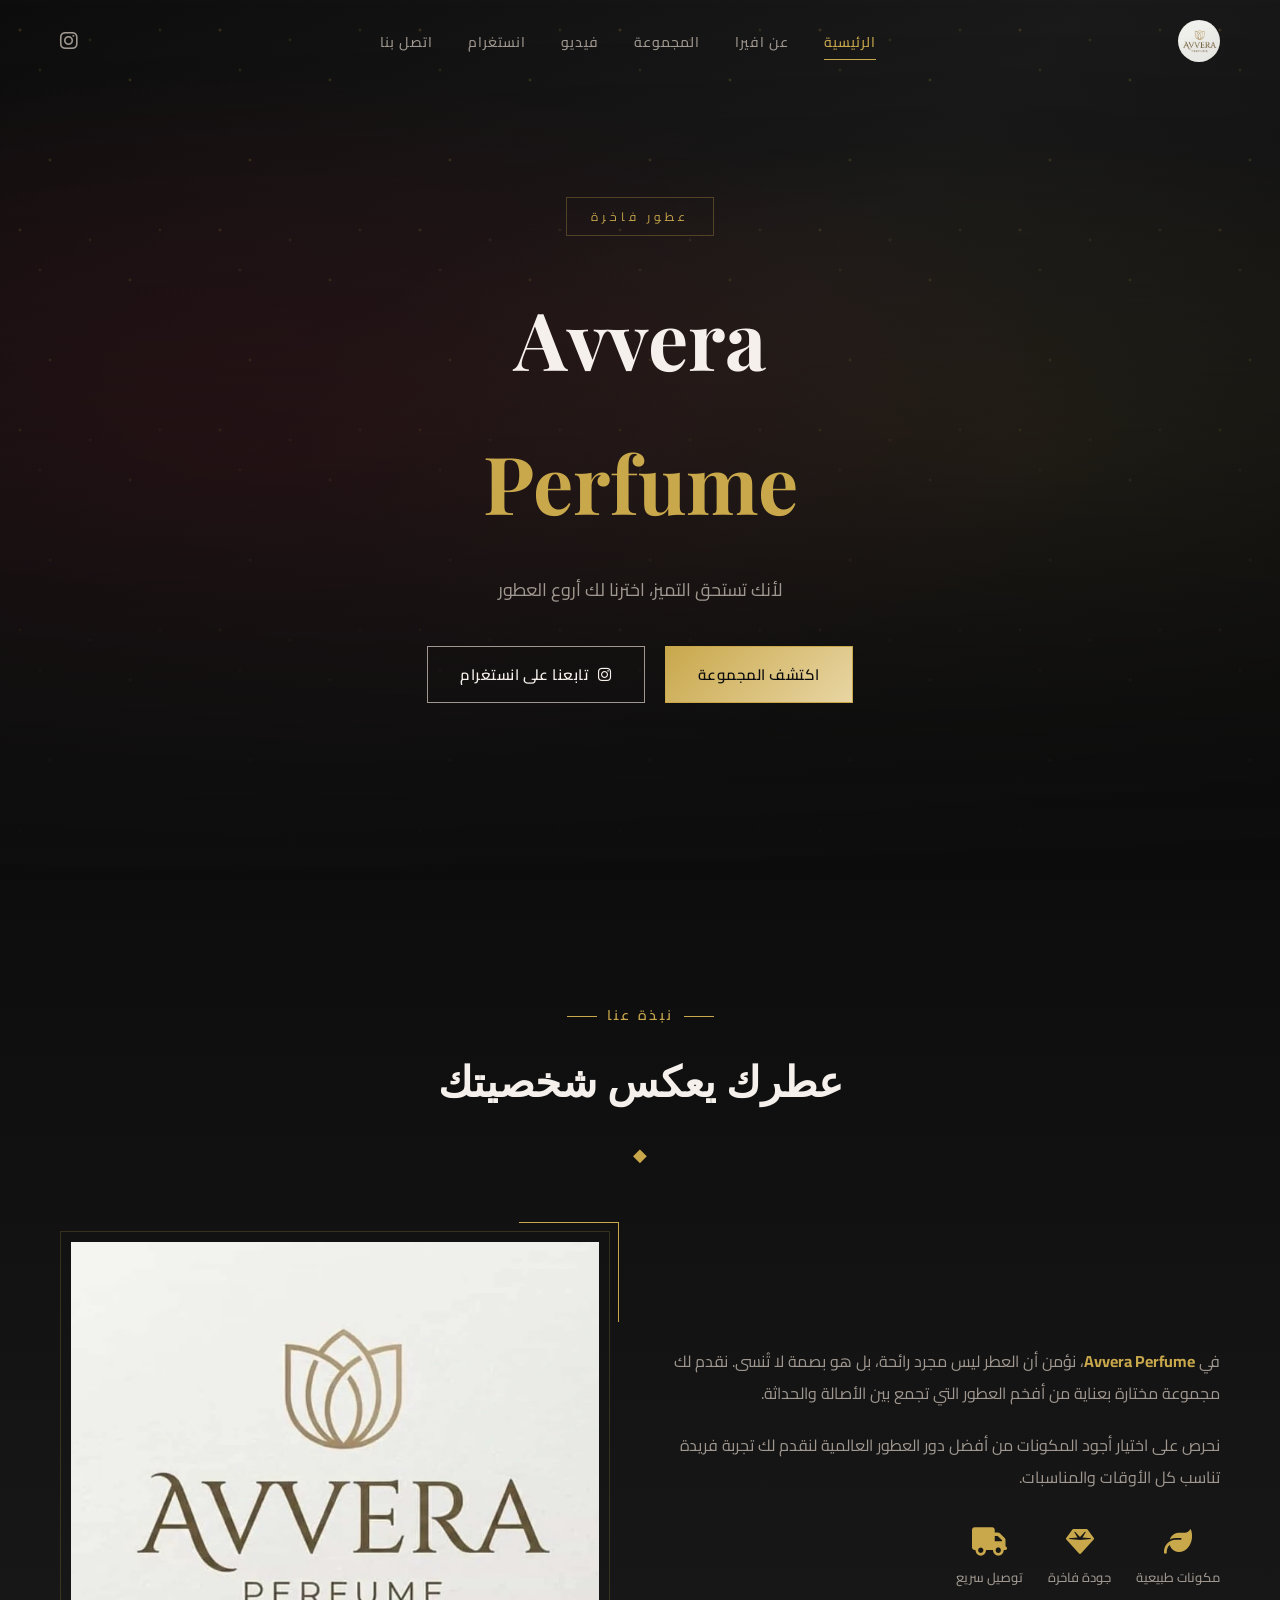
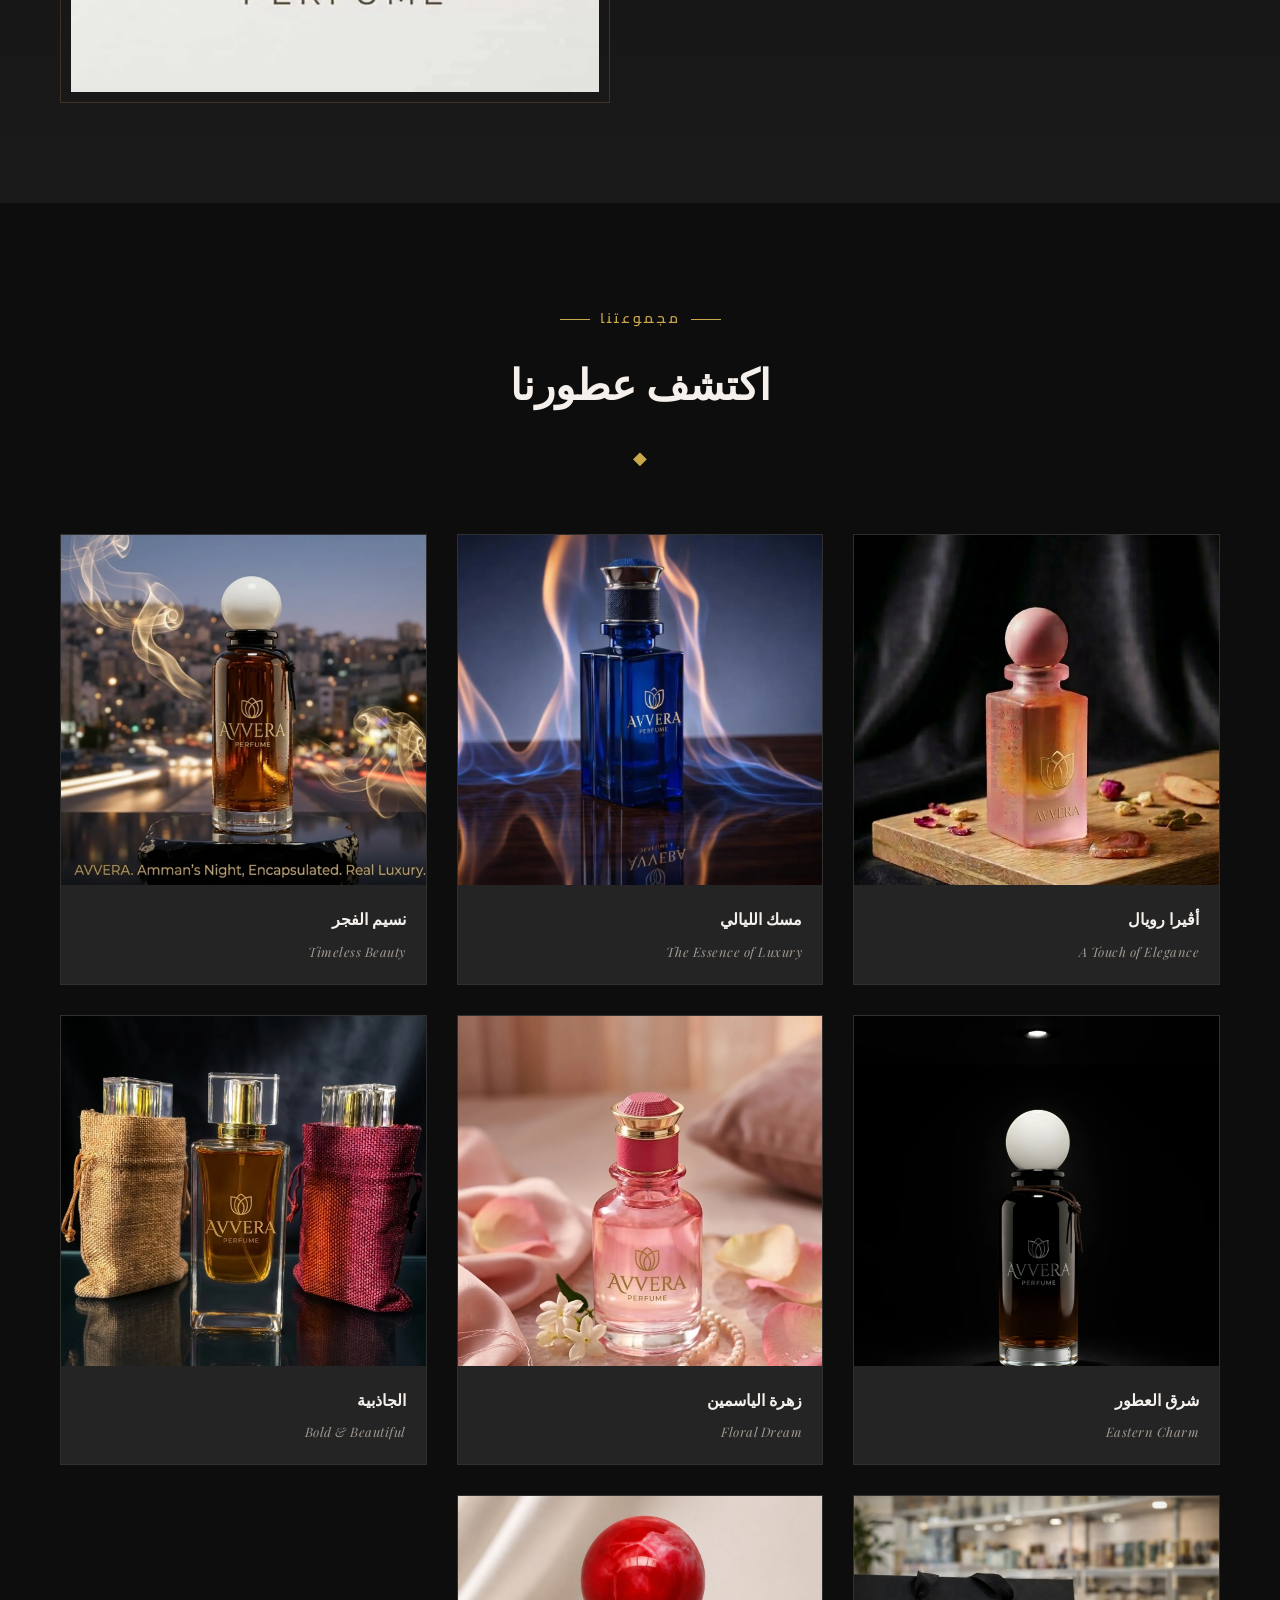
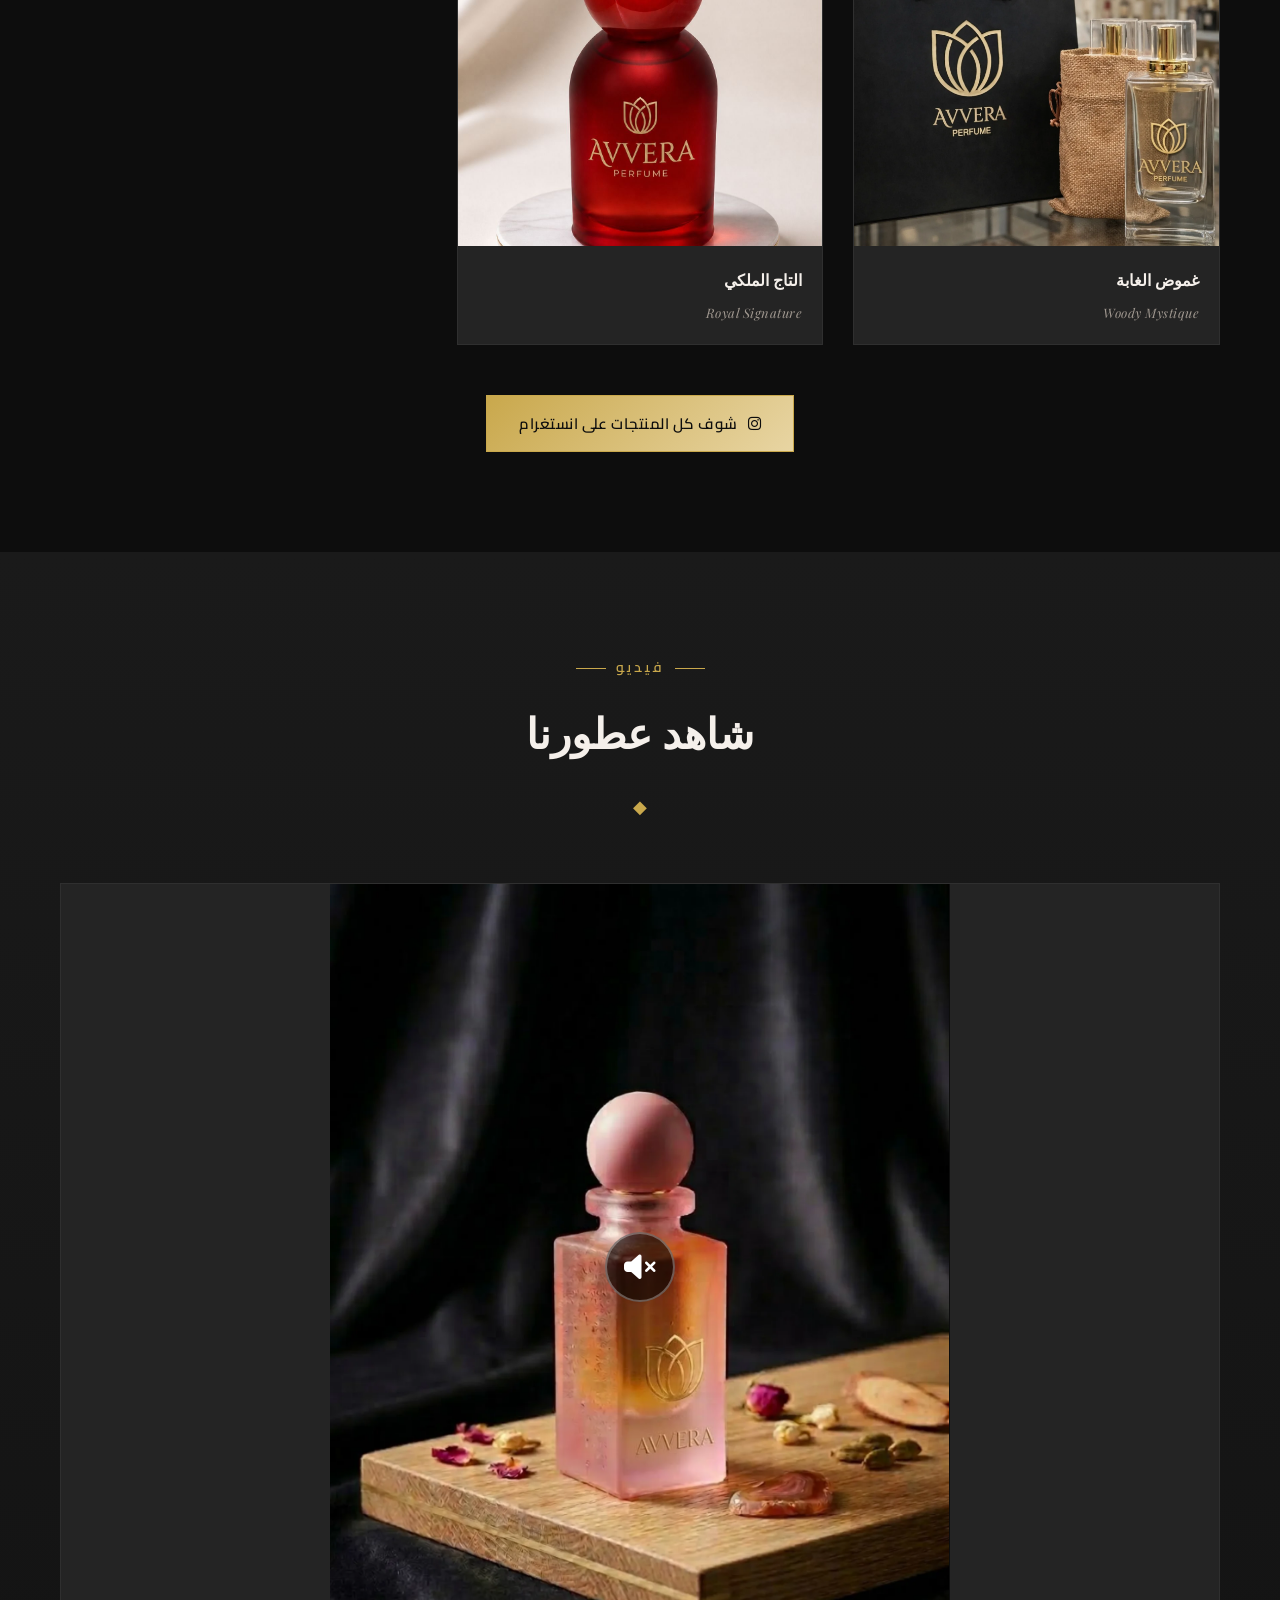
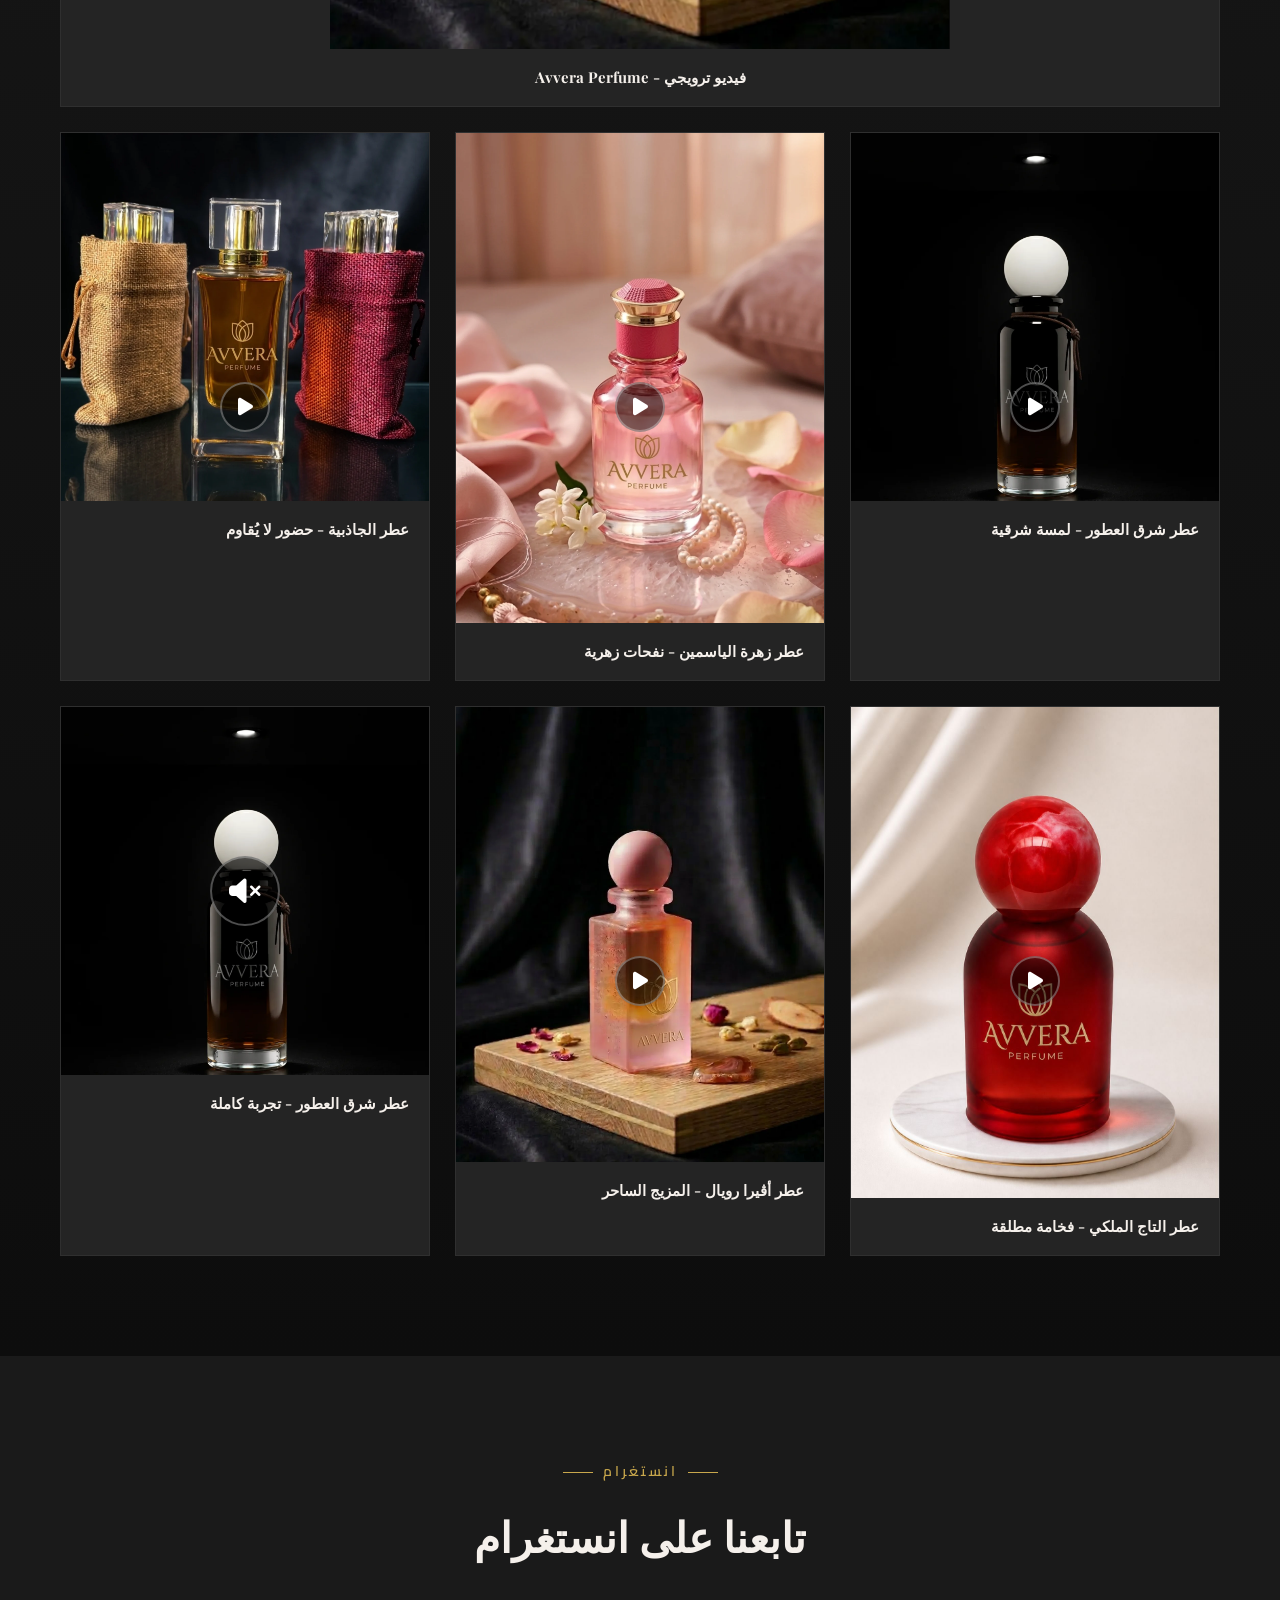
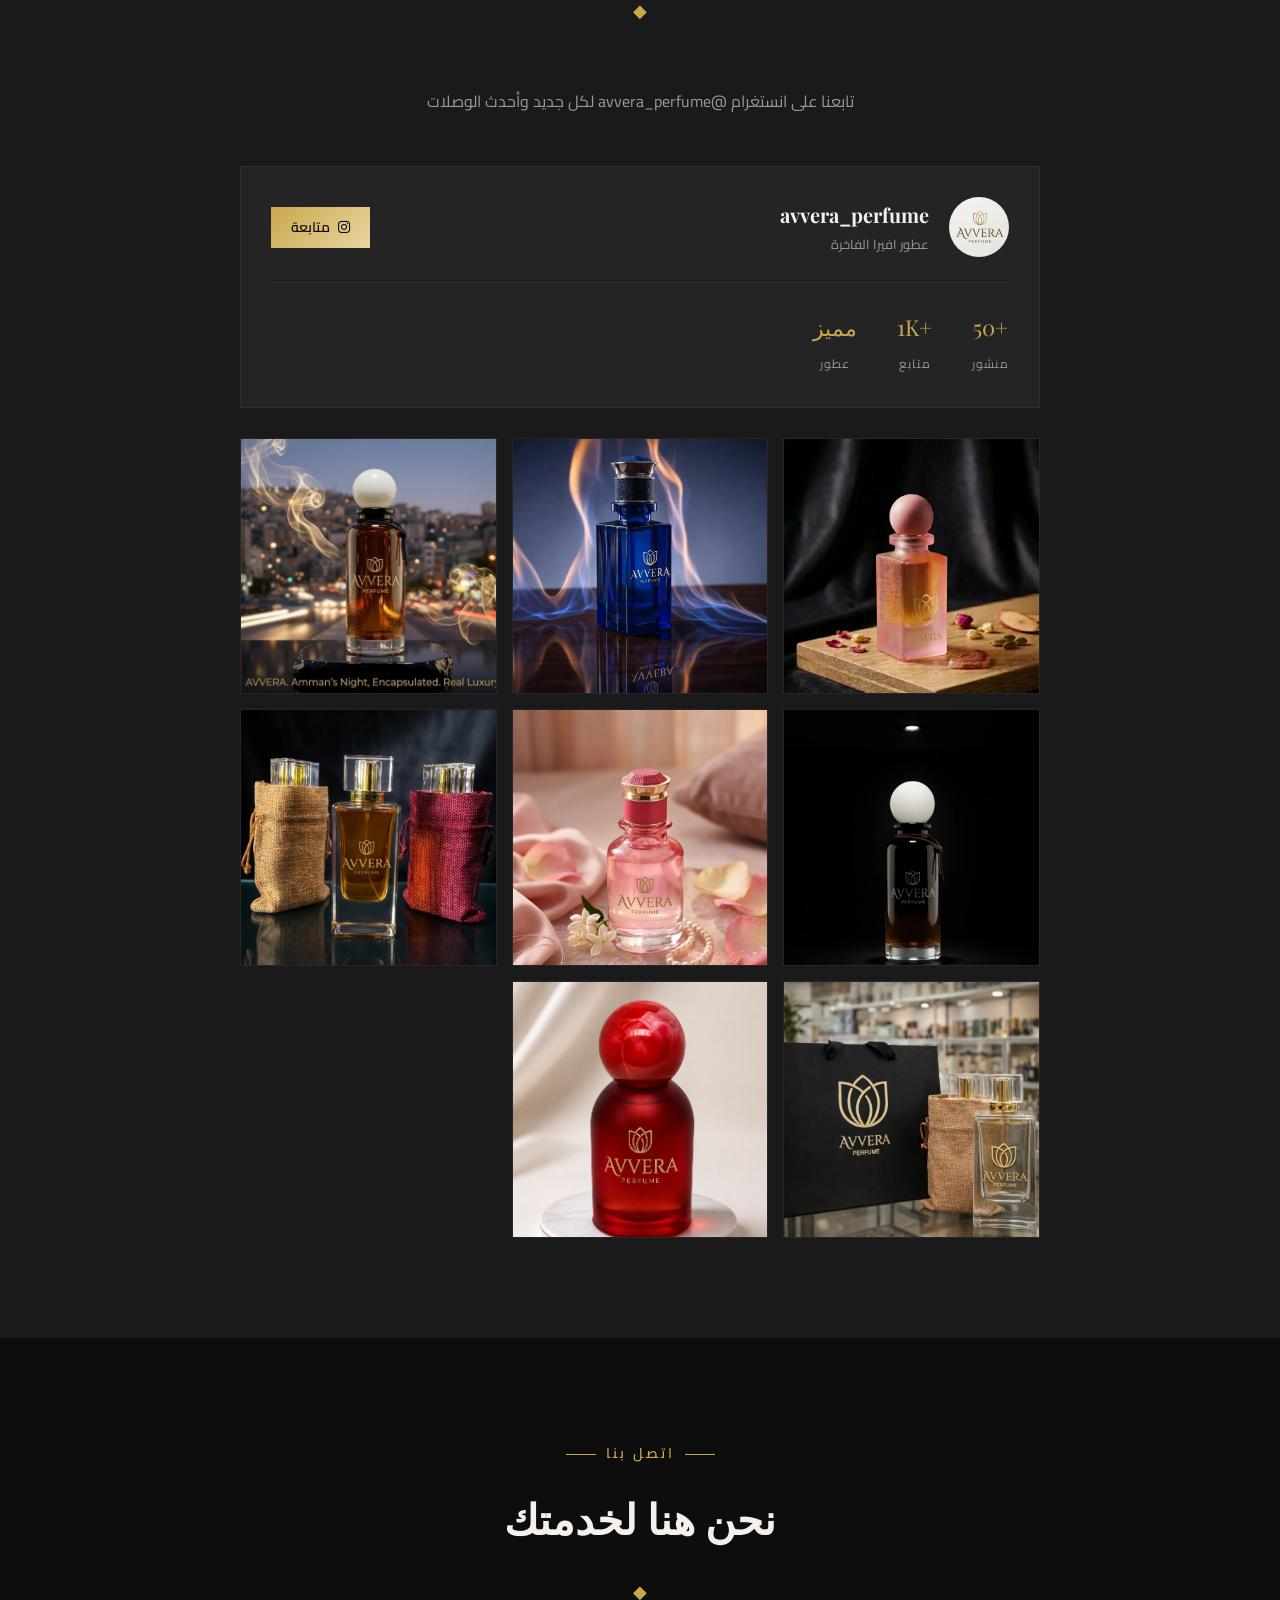
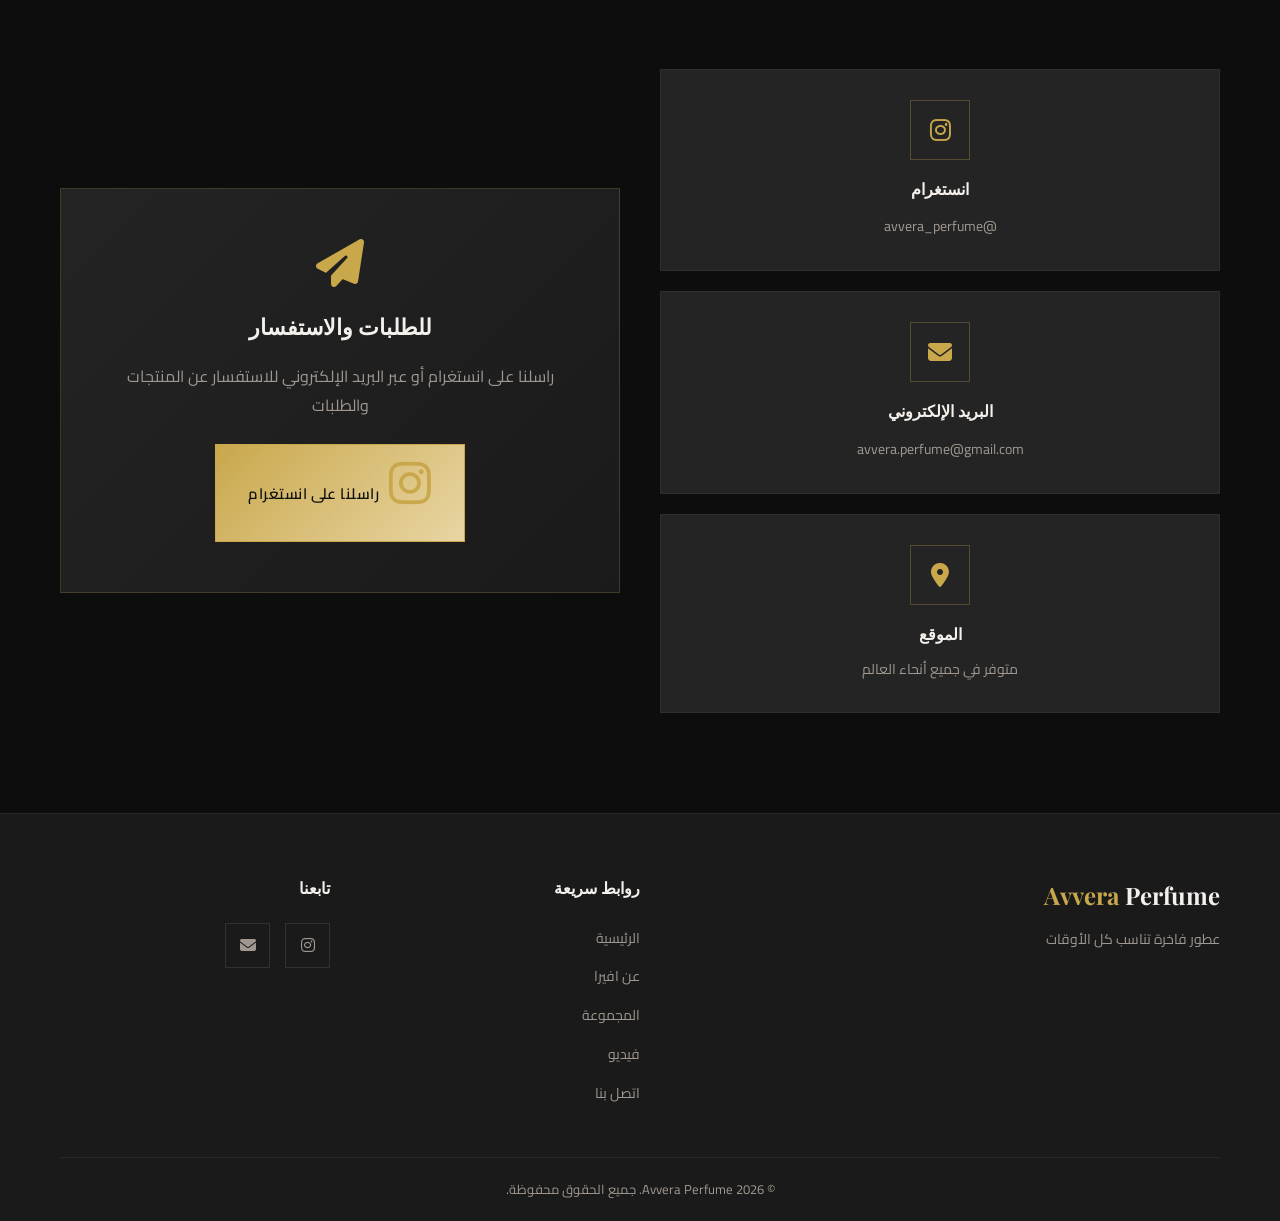
==== index.html @ e46b9a95 "تحديث" ====
<!DOCTYPE html>
<html lang="ar" dir="rtl">
<head>
    <meta charset="UTF-8">
    <meta name="viewport" content="width=device-width, initial-scale=1.0, maximum-scale=5.0, user-scalable=yes">
    <meta name="description" content="Avvera Perfume - عطور فاخرة تناسب كل الأوقات. اكتشف مجموعتنا المميزة من العطور.">
    <meta name="keywords" content="عطور, افيرا, Avvera, perfume, عطور فاخرة, متجر عطور">
    <meta http-equiv="X-Content-Type-Options" content="nosniff">
    <meta http-equiv="X-Frame-Options" content="DENY">
    <meta name="referrer" content="no-referrer">
    <title>Avvera Perfume | عطور افيرا</title>
    <link rel="icon" type="image/svg+xml" href="images/favicon.svg">
    <link rel="alternate icon" href="images/favicon.png">
    <link rel="stylesheet" href="css/style.css">
    <link rel="stylesheet" href="https://cdnjs.cloudflare.com/ajax/libs/font-awesome/6.5.1/css/all.min.css">
    <link rel="stylesheet" href="https://cdn.jsdelivr.net/npm/@fortawesome/fontawesome-free@6.5.1/css/all.min.css">
    <link rel="stylesheet" href="https://use.fontawesome.com/releases/v6.5.1/css/all.css">
    <link href="https://fonts.googleapis.com/css2?family=Playfair+Display:wght@400;500;600;700&family=Cairo:wght@300;400;500;600;700&display=swap" rel="stylesheet">
</head>
<body>
    <!-- Loading Screen -->
    <div class="loader" id="loader">
        <div class="loader-content">
            <div class="loader-perfume">
                <i class="fas fa-spray-can-sparkles"></i>
            </div>
            <p>Avvera Perfume</p>
            <div class="loader-bar"></div>
        </div>
    </div>

    <!-- Navigation -->
    <nav class="navbar" id="navbar">
        <div class="nav-container">
            <div class="nav-logo">
                <a href="#home">
                    <img src="images/logo.jpg" alt="Avvera Perfume" class="logo-img" onerror="this.style.display='none'; this.nextElementSibling.style.display='flex'">
                    <div class="logo-text-group">
                        <span class="logo-text">Avvera</span>
                        <span class="logo-subtitle">Perfume</span>
                    </div>
                </a>
            </div>
            <div class="nav-menu" id="navMenu">
                <ul class="nav-list">
                    <li><a href="#home" class="nav-link active">الرئيسية</a></li>
                    <li><a href="#about" class="nav-link">عن افيرا</a></li>
                    <li><a href="#products" class="nav-link">المجموعة</a></li>
                    <li><a href="#videos" class="nav-link">فيديو</a></li>
                    <li><a href="#instagram" class="nav-link">انستغرام</a></li>
                    <li><a href="#contact" class="nav-link">اتصل بنا</a></li>
                </ul>
            </div>
            <div class="nav-actions">
                <a href="https://www.instagram.com/avvera_perfume" target="_blank" class="insta-nav-link" aria-label="Instagram">
                    <i class="fab fa-instagram"></i>
                </a>
                <button class="menu-toggle" id="menuToggle" aria-label="القائمة">
                    <span></span>
                    <span></span>
                    <span></span>
                </button>
            </div>
        </div>
    </nav>

    <!-- Hero Section -->
    <section class="hero" id="home">
        <div class="hero-overlay"></div>
        <div class="hero-bg"></div>
        <div class="hero-content">
            <div class="hero-badge">عطور فاخرة</div>
            <h1 class="hero-title">Avvera <span>Perfume</span></h1>
            <p class="hero-subtitle">لأنك تستحق التميز، اخترنا لك أروع العطور</p>
            <div class="hero-actions">
                <a href="#products" class="btn btn-primary">اكتشف المجموعة</a>
                <a href="https://www.instagram.com/avvera_perfume" target="_blank" class="btn btn-outline">
                    <i class="fab fa-instagram"></i> تابعنا على انستغرام
                </a>
            </div>
        </div>
    </section>

    <!-- About Section -->
    <section class="about section" id="about">
        <div class="container">
            <div class="section-header">
                <span class="section-tag">نبذة عنا</span>
                <h2 class="section-title">عطرك يعكس شخصيتك</h2>
                <div class="section-divider">
                    <span class="divider-diamond">◆</span>
                </div>
            </div>
            <div class="about-content">
                <div class="about-text">
                    <p>في <strong>Avvera Perfume</strong>، نؤمن أن العطر ليس مجرد رائحة، بل هو بصمة لا تُنسى. نقدم لك مجموعة مختارة بعناية من أفخم العطور التي تجمع بين الأصالة والحداثة.</p>
                    <p>نحرص على اختيار أجود المكونات من أفضل دور العطور العالمية لنقدم لك تجربة فريدة تناسب كل الأوقات والمناسبات.</p>
                    <div class="about-features">
                        <div class="feature-item">
                            <i class="fas fa-leaf"></i>
                            <span>مكونات طبيعية</span>
                        </div>
                        <div class="feature-item">
                            <i class="fas fa-gem"></i>
                            <span>جودة فاخرة</span>
                        </div>
                        <div class="feature-item">
                            <i class="fas fa-truck"></i>
                            <span>توصيل سريع</span>
                        </div>
                    </div>
                </div>
                <div class="about-image">
                    <div class="image-frame">
                        <img src="images/logo.jpg" alt="Avvera Perfume - شعار">
                    </div>
                </div>
            </div>
        </div>
    </section>

    <!-- Products Section -->
    <section class="products section" id="products">
        <div class="container">
            <div class="section-header">
                <span class="section-tag">مجموعتنا</span>
                <h2 class="section-title">اكتشف عطورنا</h2>
                <div class="section-divider">
                    <span class="divider-diamond">◆</span>
                </div>
            </div>
            <div class="products-grid" id="productsGrid">
                <!-- Products will be loaded from Instagram -->
            </div>
            <div class="products-footer">
                <a href="https://www.instagram.com/avvera_perfume" target="_blank" class="btn btn-primary">
                    <i class="fab fa-instagram"></i> شوف كل المنتجات على انستغرام
                </a>
            </div>
        </div>
    </section>

    <!-- Videos Section -->
    <section class="videos section" id="videos">
        <div class="container">
            <div class="section-header">
                <span class="section-tag">فيديو</span>
                <h2 class="section-title">شاهد عطورنا</h2>
                <div class="section-divider">
                    <span class="divider-diamond">◆</span>
                </div>
            </div>
            <div class="videos-grid">
                <div class="video-card featured">
                    <div class="video-wrapper">
                        <video muted loop playsinline poster="images/products/product1.webp" preload="none" class="sound-video">
                            <source src="images/videos/promo.mp4" type="video/mp4">
                        </video>
                        <button class="unmute-btn" aria-label="تشغيل الصوت">
                            <i class="fas fa-volume-xmark"></i>
                        </button>
                        <button class="sound-toggle hidden" aria-label="كتم الصوت">
                            <i class="fas fa-volume-high"></i>
                        </button>
                    </div>
                    <div class="video-info">
                        <h4>فيديو ترويجي - Avvera Perfume</h4>
                    </div>
                </div>
                <div class="video-card">
                    <video muted loop playsinline poster="images/products/product4.webp" preload="none">
                        <source src="images/videos/product4-video.mp4" type="video/mp4">
                    </video>
                    <div class="play-hint"><i class="fas fa-play"></i></div>
                    <div class="video-info">
                        <h4>عطر شرق العطور - لمسة شرقية</h4>
                    </div>
                </div>
                <div class="video-card">
                    <video muted loop playsinline poster="images/products/product5.webp" preload="none">
                        <source src="images/videos/product5-video.mp4" type="video/mp4">
                    </video>
                    <div class="play-hint"><i class="fas fa-play"></i></div>
                    <div class="video-info">
                        <h4>عطر زهرة الياسمين - نفحات زهرية</h4>
                    </div>
                </div>
                <div class="video-card">
                    <video muted loop playsinline poster="images/products/product6.webp" preload="none">
                        <source src="images/videos/product6-video.mp4" type="video/mp4">
                    </video>
                    <div class="play-hint"><i class="fas fa-play"></i></div>
                    <div class="video-info">
                        <h4>عطر الجاذبية - حضور لا يُقاوم</h4>
                    </div>
                </div>
                <div class="video-card">
                    <video muted loop playsinline poster="images/products/product8.jpg" preload="none">
                        <source src="images/videos/product8-video.mp4" type="video/mp4">
                    </video>
                    <div class="play-hint"><i class="fas fa-play"></i></div>
                    <div class="video-info">
                        <h4>عطر التاج الملكي - فخامة مطلقة</h4>
                    </div>
                </div>
                <div class="video-card">
                    <video muted loop playsinline poster="images/products/product1.webp" preload="none">
                        <source src="images/videos/product-video.mp4" type="video/mp4">
                    </video>
                    <div class="play-hint"><i class="fas fa-play"></i></div>
                    <div class="video-info">
                        <h4>عطر أڤيرا رويال - المزيج الساحر</h4>
                    </div>
                </div>
                <div class="video-card video-special">
                    <div class="video-wrapper">
                        <video muted loop playsinline poster="images/products/product4.webp" preload="none" class="sound-video">
                            <source src="images/videos/product4-video2.mp4" type="video/mp4">
                        </video>
                        <button class="unmute-btn" aria-label="تشغيل الصوت">
                            <i class="fas fa-volume-xmark"></i>
                        </button>
                        <button class="sound-toggle hidden" aria-label="كتم الصوت">
                            <i class="fas fa-volume-high"></i>
                        </button>
                    </div>
                    <div class="video-info">
                        <h4>عطر شرق العطور - تجربة كاملة</h4>
                    </div>
                </div>
            </div>
        </div>
    </section>

    <!-- Instagram Feed Section -->
    <section class="instagram section" id="instagram">
        <div class="container">
            <div class="section-header">
                <span class="section-tag">انستغرام</span>
                <h2 class="section-title">تابعنا على انستغرام</h2>
                <div class="section-divider">
                    <span class="divider-diamond">◆</span>
                </div>
            </div>
            <p class="instagram-intro">تابعنا على انستغرام @avvera_perfume لكل جديد وأحدث الوصلات</p>
            <div class="instagram-embed-container">
                <a href="https://www.instagram.com/avvera_perfume" target="_blank" class="instagram-profile-card-link">
                    <div class="instagram-profile-card">
                        <div class="profile-card-header">
                            <div class="profile-avatar">
                                <img src="images/logo.jpg" alt="Avvera Perfume" onerror="this.style.display='none'; this.nextElementSibling.style.display='flex'">
                                <i class="fas fa-crown" style="display:none"></i>
                            </div>
                            <div class="profile-info">
                                <h3>avvera_perfume</h3>
                                <p>عطور افيرا الفاخرة</p>
                            </div>
                            <span class="profile-follow-btn">
                                <i class="fab fa-instagram"></i> متابعة
                            </span>
                        </div>
                        <div class="profile-stats">
                            <div class="stat">
                                <span class="stat-number" id="postCount">+50</span>
                                <span class="stat-label">منشور</span>
                            </div>
                            <div class="stat">
                                <span class="stat-number">+1K</span>
                                <span class="stat-label">متابع</span>
                            </div>
                            <div class="stat">
                                <span class="stat-number">مميز</span>
                                <span class="stat-label">عطور</span>
                            </div>
                        </div>
                    </div>
                </a>
                <div class="instagram-posts" id="instagramPosts">
                    <!-- Instagram posts will be embedded here -->
                </div>
            </div>
        </div>
    </section>

    <!-- Contact Section -->
    <section class="contact section" id="contact">
        <div class="container">
            <div class="section-header">
                <span class="section-tag">اتصل بنا</span>
                <h2 class="section-title">نحن هنا لخدمتك</h2>
                <div class="section-divider">
                    <span class="divider-diamond">◆</span>
                </div>
            </div>
            <div class="contact-content">
                <div class="contact-info">
                    <div class="contact-card">
                        <div class="contact-icon">
                            <i class="fab fa-instagram"></i>
                        </div>
                        <h4>انستغرام</h4>
                        <a href="https://www.instagram.com/avvera_perfume" target="_blank">@avvera_perfume</a>
                    </div>
                    <div class="contact-card">
                        <div class="contact-icon">
                            <i class="fas fa-envelope"></i>
                        </div>
                        <h4>البريد الإلكتروني</h4>
                        <a href="mailto:avvera.perfume@gmail.com">avvera.perfume@gmail.com</a>
                    </div>
                    <div class="contact-card">
                        <div class="contact-icon">
                            <i class="fas fa-map-marker-alt"></i>
                        </div>
                        <h4>الموقع</h4>
                        <p>متوفر في جميع أنحاء العالم</p>
                    </div>
                </div>
                <div class="contact-message">
                    <div class="message-card">
                        <i class="fas fa-paper-plane"></i>
                        <h4>للطلبات والاستفسار</h4>
                        <p>راسلنا على انستغرام أو عبر البريد الإلكتروني للاستفسار عن المنتجات والطلبات</p>
                        <a href="https://www.instagram.com/avvera_perfume" target="_blank" class="btn btn-primary">
                            <i class="fab fa-instagram"></i> راسلنا على انستغرام
                        </a>
                    </div>
                </div>
            </div>
        </div>
    </section>

    <!-- Product Modal -->
    <div class="modal-overlay" id="productModal">
        <div class="modal-content">
            <button class="modal-close" id="modalClose" aria-label="إغلاق">
                <i class="fas fa-times"></i>
            </button>
            <div class="modal-body" id="modalBody">
                <div class="modal-image">
                    <img id="modalImg" src="" alt="">
                </div>
                <div class="modal-details">
                    <span class="modal-tag" id="modalTag"></span>
                    <h2 id="modalTitle"></h2>
                    <div class="modal-price" id="modalPrice"></div>
                    <p id="modalDesc"></p>
                    <div class="modal-ingredient" id="modalIngredient" style="display:none;">
                        <h4>المكونات</h4>
                        <img id="modalIngredientImg" src="" alt="المكونات">
                    </div>
                    <a href="https://www.instagram.com/avvera_perfume" target="_blank" class="btn btn-primary modal-insta-btn">
                        <i class="fab fa-instagram"></i> راسلنا على انستغرام
                    </a>
                </div>
            </div>
        </div>
    </div>

    <!-- Footer -->
    <footer class="footer">
        <div class="container">
            <div class="footer-content">
                <div class="footer-brand">
                    <h3>Avvera <span>Perfume</span></h3>
                    <p>عطور فاخرة تناسب كل الأوقات</p>
                </div>
                <div class="footer-links">
                    <h4>روابط سريعة</h4>
                    <ul>
                        <li><a href="#home">الرئيسية</a></li>
                        <li><a href="#about">عن افيرا</a></li>
                        <li><a href="#products">المجموعة</a></li>
                        <li><a href="#videos">فيديو</a></li>
                        <li><a href="#contact">اتصل بنا</a></li>
                    </ul>
                </div>
                <div class="footer-social">
                    <h4>تابعنا</h4>
                    <div class="social-icons">
                        <a href="https://www.instagram.com/avvera_perfume" target="_blank" class="social-link" aria-label="Instagram">
                            <i class="fab fa-instagram"></i>
                        </a>
                        <a href="mailto:avvera.perfume@gmail.com" class="social-link" aria-label="Email">
                            <i class="fas fa-envelope"></i>
                        </a>
                    </div>
                </div>
            </div>
            <div class="footer-bottom">
                <p>&copy; 2026 Avvera Perfume. جميع الحقوق محفوظة.</p>
            </div>
        </div>
    </footer>

    <!-- Scroll to Top -->
    <button class="scroll-top" id="scrollTop" aria-label="العودة للأعلى">
        <i class="fas fa-arrow-up"></i>
    </button>

    <script>document.addEventListener('DOMContentLoaded',function(){var t=document.createElement('span');t.className='fas';t.style.display='none';document.body.appendChild(t);var i=window.getComputedStyle(t).fontFamily;document.body.removeChild(t);if(i.indexOf('Font Awesome')===-1){var l=document.createElement('link');l.rel='stylesheet';l.href='https://cdnjs.cloudflare.com/ajax/libs/font-awesome/5.15.4/css/all.min.css';document.head.appendChild(l)}});</script>
    <script src="js/script.js"></script>
</body>
</html>
---- css/style.css ----
/* ===== RESET & BASE ===== */
*, *::before, *::after {
    margin: 0;
    padding: 0;
    box-sizing: border-box;
}

:root {
    --primary: #8B1A2B;
    --primary-dark: #5C0E1A;
    --primary-light: #B23A4C;
    --gold: #C9A84C;
    --gold-light: #E8D5A3;
    --dark: #0D0D0D;
    --dark-alt: #1A1A1A;
    --dark-surface: #242424;
    --text: #F5F0EB;
    --text-muted: #A09890;
    --text-dark: #2D2D2D;
    --transition: 0.4s cubic-bezier(0.25, 0.46, 0.45, 0.94);
    --shadow: 0 4px 30px rgba(0, 0, 0, 0.3);
    --shadow-gold: 0 4px 30px rgba(201, 168, 76, 0.15);
}

html {
    scroll-behavior: smooth;
}

body {
    font-family: 'Cairo', sans-serif;
    background-color: var(--dark);
    color: var(--text);
    overflow-x: hidden;
    line-height: 1.8;
}

a {
    text-decoration: none;
    color: inherit;
    transition: var(--transition);
}

ul {
    list-style: none;
}

img {
    max-width: 100%;
    height: auto;
    display: block;
}

.container {
    max-width: 1200px;
    margin: 0 auto;
    padding: 0 20px;
}

.section {
    padding: 100px 0;
    position: relative;
}

.section-header {
    text-align: center;
    margin-bottom: 60px;
}

.section-tag {
    display: inline-block;
    font-size: 14px;
    font-weight: 600;
    letter-spacing: 3px;
    text-transform: uppercase;
    color: var(--gold);
    margin-bottom: 15px;
    position: relative;
}

.section-tag::before,
.section-tag::after {
    content: '';
    display: inline-block;
    width: 30px;
    height: 1px;
    background: var(--gold);
    margin: 0 10px;
    vertical-align: middle;
}

.section-title {
    font-family: 'Playfair Display', serif;
    font-size: 42px;
    font-weight: 700;
    color: var(--text);
    margin-bottom: 20px;
}

.section-divider {
    display: flex;
    align-items: center;
    justify-content: center;
    gap: 15px;
}

.divider-diamond {
    color: var(--gold);
    font-size: 18px;
}

.btn {
    display: inline-flex;
    align-items: center;
    gap: 10px;
    padding: 14px 32px;
    font-family: 'Cairo', sans-serif;
    font-size: 15px;
    font-weight: 600;
    border-radius: 0;
    cursor: pointer;
    transition: var(--transition);
    border: none;
    letter-spacing: 0.5px;
}

.btn-primary {
    background: linear-gradient(135deg, var(--gold), var(--gold-light));
    color: var(--dark);
    border: 1px solid var(--gold);
}

.btn-primary:hover {
    background: linear-gradient(135deg, var(--gold-light), var(--gold));
    box-shadow: var(--shadow-gold);
    transform: translateY(-2px);
}

.btn-outline {
    background: transparent;
    color: var(--text);
    border: 1px solid var(--text-muted);
}

.btn-outline:hover {
    border-color: var(--gold);
    color: var(--gold);
    transform: translateY(-2px);
}

/* ===== LOADER ===== */
.loader {
    position: fixed;
    top: 0;
    left: 0;
    width: 100%;
    height: 100%;
    background: var(--dark);
    display: flex;
    align-items: center;
    justify-content: center;
    z-index: 9999;
    transition: opacity 0.6s ease, visibility 0.6s ease;
}

.loader.hidden {
    opacity: 0;
    visibility: hidden;
}

.loader-content {
    text-align: center;
}

.loader-perfume {
    font-size: 48px;
    color: var(--gold);
    margin-bottom: 20px;
    animation: perfumeFloat 1s ease-in-out infinite;
}

.loader-content p {
    font-family: 'Playfair Display', serif;
    font-size: 24px;
    color: var(--gold);
    letter-spacing: 4px;
    margin-bottom: 25px;
}

.loader-bar {
    width: 200px;
    height: 2px;
    background: var(--dark-surface);
    margin: 0 auto;
    position: relative;
    overflow: hidden;
}

.loader-bar::after {
    content: '';
    position: absolute;
    top: 0;
    left: -100%;
    width: 100%;
    height: 100%;
    background: linear-gradient(90deg, transparent, var(--gold), transparent);
    animation: loaderSlide 1.2s ease-in-out infinite;
}

@keyframes loaderSlide {
    0% { left: -100%; }
    100% { left: 100%; }
}

@keyframes perfumeFloat {
    0%, 100% { transform: translateY(0); }
    50% { transform: translateY(-10px); }
}

/* ===== NAVBAR ===== */
.navbar {
    position: fixed;
    top: 0;
    left: 0;
    width: 100%;
    z-index: 1000;
    padding: 20px 0;
    transition: var(--transition);
}

.navbar.scrolled {
    background: rgba(13, 13, 13, 0.95);
    backdrop-filter: blur(20px);
    padding: 12px 0;
    border-bottom: 1px solid rgba(201, 168, 76, 0.1);
}

.nav-container {
    max-width: 1200px;
    margin: 0 auto;
    padding: 0 20px;
    display: flex;
    align-items: center;
    justify-content: space-between;
}

.nav-logo a {
    display: flex;
    align-items: center;
    gap: 10px;
}

.logo-img {
    height: 42px;
    width: auto;
    border-radius: 50%;
}

.logo-text-group {
    display: none;
    flex-direction: column;
    align-items: center;
}

.logo-text {
    font-family: 'Playfair Display', serif;
    font-size: 26px;
    font-weight: 700;
    color: var(--gold);
    letter-spacing: 3px;
}

.logo-subtitle {
    font-size: 10px;
    letter-spacing: 8px;
    color: var(--text-muted);
    text-transform: uppercase;
}

.nav-list {
    display: flex;
    gap: 35px;
}

.nav-link {
    font-size: 14px;
    font-weight: 500;
    color: var(--text-muted);
    letter-spacing: 1px;
    position: relative;
    padding: 5px 0;
}

.nav-link::after {
    content: '';
    position: absolute;
    bottom: 0;
    left: 0;
    width: 0;
    height: 1px;
    background: var(--gold);
    transition: var(--transition);
}

.nav-link:hover,
.nav-link.active {
    color: var(--gold);
}

.nav-link:hover::after,
.nav-link.active::after {
    width: 100%;
}

.nav-actions {
    display: flex;
    align-items: center;
    gap: 15px;
}

.insta-nav-link {
    font-size: 20px;
    color: var(--text-muted);
    transition: var(--transition);
}

.insta-nav-link:hover {
    color: var(--gold);
    transform: scale(1.1);
}

.menu-toggle {
    display: none;
    background: none;
    border: none;
    cursor: pointer;
    padding: 5px;
    flex-direction: column;
    gap: 5px;
}

.menu-toggle span {
    display: block;
    width: 25px;
    height: 2px;
    background: var(--text);
    transition: var(--transition);
}

.menu-toggle.active span:nth-child(1) {
    transform: rotate(45deg) translate(5px, 5px);
}

.menu-toggle.active span:nth-child(2) {
    opacity: 0;
}

.menu-toggle.active span:nth-child(3) {
    transform: rotate(-45deg) translate(5px, -5px);
}

/* ===== HERO ===== */
.hero {
    position: relative;
    min-height: 100vh;
    display: flex;
    align-items: center;
    justify-content: center;
    overflow: hidden;
}

.hero-bg {
    position: absolute;
    top: 0;
    left: 0;
    width: 100%;
    height: 100%;
    background:
        radial-gradient(ellipse at 20% 50%, rgba(139, 26, 43, 0.3) 0%, transparent 60%),
        radial-gradient(ellipse at 80% 50%, rgba(201, 168, 76, 0.15) 0%, transparent 50%),
        linear-gradient(135deg, var(--dark) 0%, var(--dark-alt) 50%, var(--dark) 100%);
    z-index: 0;
}

.hero-bg::before {
    content: '';
    position: absolute;
    top: 0;
    left: 0;
    width: 100%;
    height: 100%;
    background-image:
        radial-gradient(2px 2px at 20px 30px, rgba(201, 168, 76, 0.3), transparent),
        radial-gradient(2px 2px at 40px 70px, rgba(201, 168, 76, 0.2), transparent),
        radial-gradient(2px 2px at 50px 160px, rgba(201, 168, 76, 0.3), transparent),
        radial-gradient(2px 2px at 90px 40px, rgba(201, 168, 76, 0.2), transparent),
        radial-gradient(2px 2px at 130px 80px, rgba(201, 168, 76, 0.3), transparent),
        radial-gradient(2px 2px at 160px 30px, rgba(201, 168, 76, 0.2), transparent);
    background-size: 200px 200px;
    animation: starsFloat 8s ease-in-out infinite alternate;
}

@keyframes starsFloat {
    0% { transform: translateY(0); opacity: 0.5; }
    100% { transform: translateY(-20px); opacity: 1; }
}

.hero-overlay {
    position: absolute;
    top: 0;
    left: 0;
    width: 100%;
    height: 100%;
    background: linear-gradient(180deg, transparent 0%, var(--dark) 100%);
    z-index: 1;
}

.hero-content {
    position: relative;
    z-index: 2;
    text-align: center;
    max-width: 800px;
    padding: 0 20px;
}

.hero-badge {
    display: inline-block;
    font-size: 12px;
    letter-spacing: 4px;
    text-transform: uppercase;
    color: var(--gold);
    border: 1px solid rgba(201, 168, 76, 0.3);
    padding: 8px 24px;
    margin-bottom: 30px;
    animation: fadeInUp 0.8s ease forwards;
}

.hero-title {
    font-family: 'Playfair Display', serif;
    font-size: 80px;
    font-weight: 700;
    color: var(--text);
    margin-bottom: 20px;
    animation: fadeInUp 0.8s ease 0.2s forwards;
    opacity: 0;
}

.hero-title span {
    color: var(--gold);
    display: block;
}

.hero-subtitle {
    font-size: 18px;
    color: var(--text-muted);
    margin-bottom: 40px;
    line-height: 1.8;
    animation: fadeInUp 0.8s ease 0.4s forwards;
    opacity: 0;
}

.hero-actions {
    display: flex;
    gap: 20px;
    justify-content: center;
    flex-wrap: wrap;
    animation: fadeInUp 0.8s ease 0.6s forwards;
    opacity: 0;
}

@keyframes fadeInUp {
    from { opacity: 0; transform: translateY(30px); }
    to { opacity: 1; transform: translateY(0); }
}

/* ===== ABOUT ===== */
.about {
    background: linear-gradient(180deg, var(--dark) 0%, var(--dark-alt) 100%);
}

.about-content {
    display: grid;
    grid-template-columns: 1fr 1fr;
    gap: 60px;
    align-items: center;
}

.about-text p {
    color: var(--text-muted);
    margin-bottom: 20px;
    font-size: 16px;
    line-height: 2;
}

.about-text strong {
    color: var(--gold);
}

.about-features {
    display: flex;
    gap: 25px;
    margin-top: 35px;
}

.feature-item {
    display: flex;
    flex-direction: column;
    align-items: center;
    gap: 10px;
    text-align: center;
}

.feature-item i {
    font-size: 28px;
    color: var(--gold);
}

.feature-item span {
    font-size: 13px;
    color: var(--text-muted);
    font-weight: 500;
}

.about-image {
    position: relative;
}

.image-frame {
    position: relative;
    border: 1px solid rgba(201, 168, 76, 0.2);
    padding: 10px;
}

.image-frame img {
    width: 100%;
    height: 450px;
    object-fit: cover;
    filter: grayscale(30%);
    transition: var(--transition);
}

.image-frame:hover img {
    filter: grayscale(0%);
}

.image-frame::after {
    content: '';
    position: absolute;
    top: -10px;
    right: -10px;
    width: 100px;
    height: 100px;
    border-top: 1px solid var(--gold);
    border-right: 1px solid var(--gold);
}

/* ===== PRODUCTS ===== */
.products {
    background: var(--dark);
}

.products-grid {
    display: grid;
    grid-template-columns: repeat(auto-fill, minmax(280px, 1fr));
    gap: 30px;
    margin-bottom: 50px;
}

.product-card {
    background: var(--dark-surface);
    border: 1px solid rgba(255, 255, 255, 0.05);
    overflow: hidden;
    transition: var(--transition);
    cursor: pointer;
}

.product-card * {
    pointer-events: none;
}

.product-card:hover {
    border-color: rgba(201, 168, 76, 0.3);
    transform: translateY(-5px);
    box-shadow: var(--shadow);
}

.product-card-image {
    position: relative;
    height: 350px;
    overflow: hidden;
}

.product-card-image img {
    width: 100%;
    height: 100%;
    object-fit: cover;
    transition: var(--transition);
}

.product-card:hover .product-card-image img {
    transform: scale(1.08);
}

.product-card-overlay {
    position: absolute;
    bottom: 0;
    left: 0;
    width: 100%;
    padding: 30px 20px 20px;
    background: linear-gradient(transparent, rgba(0, 0, 0, 0.9));
    opacity: 0;
    transition: var(--transition);
}

.product-card:hover .product-card-overlay {
    opacity: 1;
}

.product-card-overlay p {
    font-size: 13px;
    color: var(--text-muted);
    margin-bottom: 10px;
}

.product-card-overlay .btn-small {
    display: inline-flex;
    align-items: center;
    gap: 8px;
    font-size: 12px;
    color: var(--gold);
    font-family: 'Cairo', sans-serif;
    font-weight: 600;
    background: none;
    border: 1px solid var(--gold);
    padding: 8px 16px;
    cursor: pointer;
    transition: var(--transition);
}

.product-card-overlay .btn-small:hover {
    background: var(--gold);
    color: var(--dark);
}

.product-card-body {
    padding: 20px;
}

.product-card-body h3 {
    font-family: 'Playfair Display', serif;
    font-size: 16px;
    color: var(--text);
    margin-bottom: 5px;
}

.product-card-body .product-type {
    font-size: 12px;
    color: var(--gold);
    letter-spacing: 1px;
}

.product-card-body .product-tagline {
    display: block;
    font-family: 'Playfair Display', serif;
    font-size: 13px;
    font-style: italic;
    color: var(--text-muted);
    margin-top: 6px;
    letter-spacing: 0.5px;
}

.product-placeholder {
    display: flex;
    flex-direction: column;
    align-items: center;
    justify-content: center;
    height: 350px;
    background: linear-gradient(135deg, var(--dark-surface), var(--dark-alt));
    gap: 15px;
}

.product-placeholder i {
    font-size: 48px;
    color: var(--gold);
    opacity: 0.3;
}

.product-placeholder span {
    font-size: 14px;
    color: var(--text-muted);
}

.products-footer {
    text-align: center;
}

/* ===== VIDEOS SECTION ===== */
.videos {
    background: linear-gradient(180deg, var(--dark-alt) 0%, var(--dark) 100%);
}

.videos-grid {
    display: grid;
    grid-template-columns: repeat(auto-fill, minmax(320px, 1fr));
    gap: 25px;
}

.video-card {
    background: var(--dark-surface);
    border: 1px solid rgba(255, 255, 255, 0.05);
    overflow: hidden;
    transition: var(--transition);
    position: relative;
}

.video-card:hover {
    border-color: rgba(201, 168, 76, 0.3);
    transform: translateY(-3px);
    box-shadow: var(--shadow);
}

.video-card.featured {
    grid-column: 1 / -1;
    text-align: center;
}

.video-card video {
    width: 100%;
    display: block;
    background: var(--dark);
    max-height: 70vh;
    object-fit: contain;
    pointer-events: none;
}

.video-card.featured video {
    max-height: 85vh;
    width: auto;
    max-width: 100%;
    margin: 0 auto;
}

.video-wrapper {
    position: relative;
    overflow: hidden;
}

.video-wrapper video {
    pointer-events: none;
}

.play-hint {
    position: absolute;
    top: 50%;
    left: 50%;
    transform: translate(-50%, -50%);
    width: 50px;
    height: 50px;
    border-radius: 50%;
    background: rgba(0,0,0,0.5);
    border: 2px solid rgba(255,255,255,0.3);
    color: #fff;
    font-size: 20px;
    display: flex;
    align-items: center;
    justify-content: center;
    pointer-events: none;
    transition: var(--transition);
    z-index: 2;
}

.video-card.playing .play-hint {
    opacity: 0;
}

.unmute-btn {
    position: absolute;
    top: 50%;
    left: 50%;
    transform: translate(-50%, -50%);
    width: 70px;
    height: 70px;
    border-radius: 50%;
    background: rgba(0, 0, 0, 0.6);
    border: 2px solid rgba(255, 255, 255, 0.3);
    color: #fff;
    font-size: 28px;
    cursor: pointer;
    display: flex;
    align-items: center;
    justify-content: center;
    transition: var(--transition);
    z-index: 5;
}

.unmute-btn:hover {
    background: rgba(201, 168, 76, 0.7);
    border-color: var(--gold);
    transform: translate(-50%, -50%) scale(1.1);
}

.unmute-btn.hidden {
    opacity: 0;
    visibility: hidden;
    pointer-events: none;
}

.sound-toggle {
    position: absolute;
    bottom: 12px;
    right: 12px;
    width: 36px;
    height: 36px;
    border-radius: 50%;
    background: rgba(0, 0, 0, 0.6);
    border: 1px solid rgba(255, 255, 255, 0.2);
    color: #fff;
    font-size: 16px;
    cursor: pointer;
    display: flex;
    align-items: center;
    justify-content: center;
    transition: var(--transition);
    z-index: 5;
}

.sound-toggle:hover {
    background: rgba(201, 168, 76, 0.7);
    border-color: var(--gold);
}

.sound-toggle.hidden {
    display: none;
}

.video-info {
    padding: 15px 20px;
}

.video-info h4 {
    font-family: 'Playfair Display', serif;
    font-size: 15px;
    color: var(--text);
}

/* ===== INSTAGRAM SECTION ===== */
.instagram {
    background: var(--dark-alt);
}

.instagram-intro {
    text-align: center;
    color: var(--text-muted);
    font-size: 16px;
    margin-bottom: 50px;
}

.instagram-embed-container {
    max-width: 800px;
    margin: 0 auto;
}

.instagram-profile-card {
    background: var(--dark-surface);
    border: 1px solid rgba(255, 255, 255, 0.05);
    padding: 30px;
    margin-bottom: 30px;
}

.profile-card-header {
    display: flex;
    align-items: center;
    gap: 20px;
}

.profile-avatar {
    width: 60px;
    height: 60px;
    background: linear-gradient(135deg, var(--primary), var(--gold));
    display: flex;
    align-items: center;
    justify-content: center;
    border-radius: 50%;
    overflow: hidden;
    flex-shrink: 0;
}

.profile-avatar img {
    width: 100%;
    height: 100%;
    object-fit: cover;
}

.profile-avatar i {
    font-size: 24px;
    color: var(--text);
}

.instagram-profile-card-link {
    display: block;
    text-decoration: none;
    color: inherit;
    transition: var(--transition);
}

.instagram-profile-card-link:hover .instagram-profile-card {
    border-color: rgba(201, 168, 76, 0.3);
    transform: translateY(-3px);
    box-shadow: var(--shadow);
}

.instagram-profile-card-link:hover .profile-follow-btn {
    background: linear-gradient(135deg, var(--gold-light), var(--gold));
    transform: translateY(-2px);
    box-shadow: var(--shadow-gold);
}

.profile-info {
    flex: 1;
}

.profile-info h3 {
    font-family: 'Playfair Display', serif;
    font-size: 20px;
    color: var(--text);
}

.profile-info p {
    font-size: 13px;
    color: var(--text-muted);
}

.profile-follow-btn {
    display: flex;
    align-items: center;
    gap: 8px;
    padding: 8px 20px;
    background: linear-gradient(135deg, var(--gold), var(--gold-light));
    color: var(--dark);
    font-size: 14px;
    font-weight: 600;
    transition: var(--transition);
}

.profile-follow-btn:hover {
    transform: translateY(-2px);
    box-shadow: var(--shadow-gold);
}

/* ===== PRODUCT MODAL ===== */
.modal-overlay {
    position: fixed;
    top: 0;
    left: 0;
    width: 100%;
    height: 100%;
    background: rgba(0, 0, 0, 0.85);
    backdrop-filter: blur(10px);
    z-index: 2000;
    display: none;
    align-items: center;
    justify-content: center;
    padding: 20px;
    overflow-y: auto;
}

.modal-overlay.active {
    display: flex;
}

.modal-content {
    background: var(--dark-surface);
    border: 1px solid rgba(201, 168, 76, 0.2);
    max-width: 800px;
    width: 100%;
    position: relative;
    max-height: 90vh;
    overflow-y: auto;
    animation: modalIn 0.3s ease;
}

@keyframes modalIn {
    from { opacity: 0; transform: scale(0.95) translateY(20px); }
    to { opacity: 1; transform: scale(1) translateY(0); }
}

.modal-close {
    position: absolute;
    top: 15px;
    right: 15px;
    width: 40px;
    height: 40px;
    background: rgba(0, 0, 0, 0.6);
    border: 1px solid rgba(255, 255, 255, 0.1);
    color: var(--text);
    font-size: 18px;
    cursor: pointer;
    display: flex;
    align-items: center;
    justify-content: center;
    transition: var(--transition);
    z-index: 10;
}

.modal-close:hover {
    background: var(--primary);
    border-color: var(--primary);
}

.modal-body {
    display: grid;
    grid-template-columns: 1fr 1fr;
    gap: 0;
}

.modal-image {
    overflow: hidden;
    max-height: 500px;
}

.modal-image img {
    width: 100%;
    height: 100%;
    object-fit: cover;
}

.modal-details {
    padding: 40px 35px;
    display: flex;
    flex-direction: column;
    gap: 15px;
}

.modal-tag {
    display: inline-block;
    font-size: 12px;
    letter-spacing: 2px;
    color: var(--gold);
    text-transform: uppercase;
}

.modal-details h2 {
    font-family: 'Playfair Display', serif;
    font-size: 28px;
    color: var(--text);
    line-height: 1.3;
}

.modal-price {
    font-family: 'Playfair Display', serif;
    font-size: 24px;
    color: var(--gold);
    font-weight: 700;
}

.modal-details p {
    font-size: 15px;
    color: var(--text-muted);
    line-height: 1.9;
}

.modal-ingredient {
    border-top: 1px solid rgba(255, 255, 255, 0.05);
    padding-top: 20px;
}

.modal-ingredient h4 {
    font-family: 'Playfair Display', serif;
    font-size: 16px;
    color: var(--gold);
    margin-bottom: 12px;
}

.modal-ingredient img {
    width: 100%;
    max-height: 200px;
    object-fit: cover;
    border: 1px solid rgba(255, 255, 255, 0.05);
}

.modal-insta-btn {
    align-self: flex-start;
    margin-top: 5px;
}

@media (max-width: 768px) {
    .modal-body {
        grid-template-columns: 1fr;
    }
    .modal-image {
        max-height: 300px;
    }
    .modal-details {
        padding: 25px 20px;
    }
    .modal-details h2 {
        font-size: 22px;
    }
}

.profile-stats {
    display: flex;
    gap: 40px;
    margin-top: 25px;
    padding-top: 25px;
    border-top: 1px solid rgba(255, 255, 255, 0.05);
}

.stat {
    text-align: center;
}

.stat-number {
    display: block;
    font-family: 'Playfair Display', serif;
    font-size: 22px;
    color: var(--gold);
}

.stat-label {
    font-size: 12px;
    color: var(--text-muted);
    letter-spacing: 1px;
}

.instagram-posts {
    display: grid;
    grid-template-columns: repeat(3, 1fr);
    gap: 15px;
}

.insta-post-link {
    position: relative;
    display: block;
    aspect-ratio: 1;
    overflow: hidden;
    border: 1px solid rgba(255, 255, 255, 0.05);
}

.insta-post-link img {
    width: 100%;
    height: 100%;
    object-fit: cover;
    transition: var(--transition);
}

.insta-post-link:hover img {
    transform: scale(1.1);
}

.insta-post-link .insta-post-overlay {
    position: absolute;
    top: 0;
    left: 0;
    width: 100%;
    height: 100%;
    background: rgba(0, 0, 0, 0.5);
    display: flex;
    align-items: center;
    justify-content: center;
    opacity: 0;
    transition: var(--transition);
}

.insta-post-link:hover .insta-post-overlay {
    opacity: 1;
}

.insta-post-overlay i {
    font-size: 32px;
    color: var(--text);
}

/* ===== CONTACT ===== */
.contact {
    background: var(--dark);
}

.contact-content {
    display: grid;
    grid-template-columns: 1fr 1fr;
    gap: 40px;
}

.contact-info {
    display: grid;
    grid-template-columns: 1fr;
    gap: 20px;
}

.contact-card {
    background: var(--dark-surface);
    border: 1px solid rgba(255, 255, 255, 0.05);
    padding: 30px;
    text-align: center;
    transition: var(--transition);
}

.contact-card:hover {
    border-color: rgba(201, 168, 76, 0.3);
    transform: translateY(-3px);
}

.contact-icon {
    width: 60px;
    height: 60px;
    margin: 0 auto 15px;
    border: 1px solid rgba(201, 168, 76, 0.3);
    display: flex;
    align-items: center;
    justify-content: center;
}

.contact-icon i {
    font-size: 24px;
    color: var(--gold);
}

.contact-card h4 {
    font-family: 'Playfair Display', serif;
    font-size: 16px;
    color: var(--text);
    margin-bottom: 8px;
}

.contact-card a,
.contact-card p {
    font-size: 14px;
    color: var(--text-muted);
}

.contact-card a:hover {
    color: var(--gold);
}

.contact-message {
    display: flex;
    align-items: center;
}

.message-card {
    background: linear-gradient(135deg, var(--dark-surface), var(--dark-alt));
    border: 1px solid rgba(201, 168, 76, 0.2);
    padding: 50px 40px;
    text-align: center;
    width: 100%;
}

.message-card i {
    font-size: 48px;
    color: var(--gold);
    margin-bottom: 20px;
}

.message-card h4 {
    font-family: 'Playfair Display', serif;
    font-size: 22px;
    color: var(--text);
    margin-bottom: 15px;
}

.message-card p {
    color: var(--text-muted);
    margin-bottom: 25px;
    line-height: 1.8;
}

/* ===== FOOTER ===== */
.footer {
    background: var(--dark-alt);
    border-top: 1px solid rgba(255, 255, 255, 0.05);
    padding: 60px 0 0;
}

.footer-content {
    display: grid;
    grid-template-columns: 2fr 1fr 1fr;
    gap: 40px;
    padding-bottom: 40px;
    border-bottom: 1px solid rgba(255, 255, 255, 0.05);
}

.footer-brand h3 {
    font-family: 'Playfair Display', serif;
    font-size: 24px;
    color: var(--gold);
    margin-bottom: 10px;
}

.footer-brand h3 span {
    color: var(--text);
}

.footer-brand p {
    color: var(--text-muted);
    font-size: 14px;
}

.footer-links h4,
.footer-social h4 {
    font-family: 'Playfair Display', serif;
    font-size: 16px;
    color: var(--text);
    margin-bottom: 20px;
}

.footer-links ul li {
    margin-bottom: 10px;
}

.footer-links ul li a {
    font-size: 14px;
    color: var(--text-muted);
}

.footer-links ul li a:hover {
    color: var(--gold);
    padding-right: 5px;
}

.social-icons {
    display: flex;
    gap: 15px;
}

.social-link {
    width: 45px;
    height: 45px;
    border: 1px solid rgba(255, 255, 255, 0.1);
    display: flex;
    align-items: center;
    justify-content: center;
    color: var(--text-muted);
    transition: var(--transition);
}

.social-link:hover {
    border-color: var(--gold);
    color: var(--gold);
    transform: translateY(-3px);
}

.footer-bottom {
    text-align: center;
    padding: 20px 0;
}

.footer-bottom p {
    font-size: 13px;
    color: var(--text-muted);
}

/* ===== SCROLL TO TOP ===== */
.scroll-top {
    position: fixed;
    bottom: 30px;
    right: 30px;
    width: 50px;
    height: 50px;
    background: var(--gold);
    color: var(--dark);
    border: none;
    font-size: 18px;
    cursor: pointer;
    z-index: 99;
    opacity: 0;
    visibility: hidden;
    transition: var(--transition);
    display: flex;
    align-items: center;
    justify-content: center;
}

.scroll-top.visible {
    opacity: 1;
    visibility: visible;
}

.scroll-top:hover {
    transform: translateY(-3px);
    box-shadow: var(--shadow-gold);
}

/* ===== RESPONSIVE ===== */
@media (max-width: 1024px) {
    .hero-title { font-size: 56px; }
    .hero-title span { display: inline; }
    .about-content { gap: 40px; }
    .instagram-posts { grid-template-columns: repeat(2, 1fr); }
}

@media (max-width: 768px) {
    .section { padding: 60px 0; }
    .section-title { font-size: 26px; }
    .section-tag { font-size: 12px; }
    .section-tag::before, .section-tag::after { width: 20px; }

    .container { padding: 0 16px; }

    .nav-menu {
        position: fixed; top: 0; right: -100%; width: 280px; height: 100vh;
        background: rgba(13, 13, 13, 0.98); backdrop-filter: blur(20px);
        padding: 100px 40px 40px; transition: var(--transition);
        border-left: 1px solid rgba(201, 168, 76, 0.1);
    }
    .nav-menu.active { right: 0; }
    .nav-list { flex-direction: column; gap: 25px; }
    .menu-toggle { display: flex; }

    .hero { min-height: 90vh; }
    .hero-title { font-size: 34px; line-height: 1.3; }
    .hero-title span { display: block; }
    .hero-subtitle { font-size: 14px; padding: 0 15px; }
    .hero-actions { flex-direction: column; align-items: center; gap: 12px; }
    .hero-actions .btn { width: 100%; max-width: 280px; justify-content: center; padding: 12px 20px; font-size: 13px; }
    .hero-badge { font-size: 10px; padding: 6px 18px; }
    .logo-text { font-size: 20px; }
    .logo-img { height: 34px; }
    .logo-subtitle { font-size: 8px; letter-spacing: 5px; }

    .about-content { grid-template-columns: 1fr; }
    .about-text p { font-size: 14px; }
    .about-features { justify-content: center; gap: 30px; flex-wrap: wrap; }
    .image-frame img { height: 250px; width: 100%; object-fit: cover; }

    .products-grid { grid-template-columns: repeat(2, 1fr); gap: 12px; }
    .product-card-image { height: 200px; }
    .product-card-body { padding: 12px; }
    .product-card-body h3 { font-size: 14px; }
    .product-card-body .product-tagline { font-size: 11px; }
    .product-card-overlay { padding: 15px; }
    .product-card-overlay .btn-small { font-size: 11px; padding: 6px 12px; }

    .videos-grid { grid-template-columns: 1fr; gap: 15px; }
    .video-card video { max-height: 50vh; }
    .video-card.featured video { max-height: 55vh; }
    .video-info { padding: 12px 15px; }
    .video-info h4 { font-size: 13px; }

    .instagram-intro { font-size: 14px; }
    .profile-card-header { flex-wrap: wrap; gap: 12px; }
    .profile-info h3 { font-size: 17px; }
    .profile-stats { justify-content: center; gap: 25px; }
    .instagram-posts { grid-template-columns: repeat(2, 1fr); gap: 8px; }

    .contact-content { grid-template-columns: 1fr; gap: 25px; }
    .contact-card { padding: 20px; }
    .message-card { padding: 30px 20px; }
    .message-card h4 { font-size: 18px; }
    .message-card i { font-size: 36px; }

    .footer { padding: 40px 0 0; }
    .footer-content { grid-template-columns: 1fr; text-align: center; gap: 30px; }
    .footer-content > div { display: flex; flex-direction: column; align-items: center; }
    .social-icons { justify-content: center; }
    .footer-links ul { display: flex; flex-wrap: wrap; gap: 15px; justify-content: center; }
    .footer-links ul li { margin: 0; }

    .modal-body { grid-template-columns: 1fr; }
    .modal-image { max-height: 250px; }
    .modal-details { padding: 25px 20px; }
    .modal-details h2 { font-size: 22px; }
    .modal-price { font-size: 20px; }

    .profile-stats { gap: 20px; }
    .unmute-btn { width: 56px; height: 56px; font-size: 22px; }
    .sound-toggle { width: 32px; height: 32px; font-size: 13px; bottom: 8px; right: 8px; }
}

@media (max-width: 480px) {
    .section { padding: 40px 0; }
    .section-title { font-size: 20px; }

    .hero-title { font-size: 28px; }
    .hero-subtitle { font-size: 13px; }
    .hero-actions .btn { font-size: 13px; padding: 10px 20px; max-width: 100%; }
    .hero-badge { font-size: 9px; padding: 4px 14px; letter-spacing: 2px; }

    .products-grid { gap: 8px; }
    .product-card-image { height: 150px; }
    .product-card-body { padding: 10px; }
    .product-card-body h3 { font-size: 11px; }
    .product-card-body .product-type { font-size: 10px; }
    .product-card-body .product-tagline { font-size: 9px; margin-top: 3px; }

    .instagram-posts { gap: 4px; }
    .profile-stats { gap: 12px; }
    .stat-number { font-size: 16px; }
    .stat-label { font-size: 9px; }

    .videos-grid { gap: 10px; }
    .video-card video { max-height: 35vh; }
    .video-card.featured video { max-height: 40vh; }
    .video-info { padding: 8px 12px; }
    .video-info h4 { font-size: 12px; }

    .about-text p { font-size: 12px; line-height: 1.7; }
    .feature-item i { font-size: 20px; }
    .feature-item span { font-size: 10px; }
    .image-frame img { height: 200px; }
    .image-frame::after { width: 60px; height: 60px; }

    .contact-card { padding: 15px; }
    .contact-icon { width: 44px; height: 44px; }
    .contact-icon i { font-size: 18px; }
    .contact-card h4 { font-size: 13px; }
    .contact-card a, .contact-card p { font-size: 12px; }
    .message-card { padding: 25px 15px; }
    .message-card h4 { font-size: 16px; }
    .message-card i { font-size: 30px; }

    .profile-card-header { flex-direction: column; text-align: center; }
    .profile-avatar { width: 50px; height: 50px; }
    .profile-info h3 { font-size: 15px; }
    .profile-follow-btn { width: 100%; justify-content: center; padding: 8px 15px; font-size: 12px; }

    .modal-overlay { padding: 10px; }
    .modal-image { max-height: 180px; }
    .modal-details { padding: 15px; }
    .modal-details h2 { font-size: 16px; }
    .modal-price { font-size: 15px; }
    .modal-details p { font-size: 12px; line-height: 1.7; }
    .modal-tag { font-size: 10px; }
    .modal-close { width: 32px; height: 32px; font-size: 14px; top: 10px; right: 10px; }

    .scroll-top { width: 36px; height: 36px; font-size: 12px; bottom: 12px; right: 12px; }
    .unmute-btn { width: 42px; height: 42px; font-size: 16px; }
    .play-hint { width: 36px; height: 36px; font-size: 14px; }
    .sound-toggle { width: 28px; height: 28px; font-size: 11px; }

    .footer { padding: 30px 0 0; }
    .footer-brand h3 { font-size: 18px; }
    .footer-content { gap: 20px; }
    .social-link { width: 36px; height: 36px; }
}
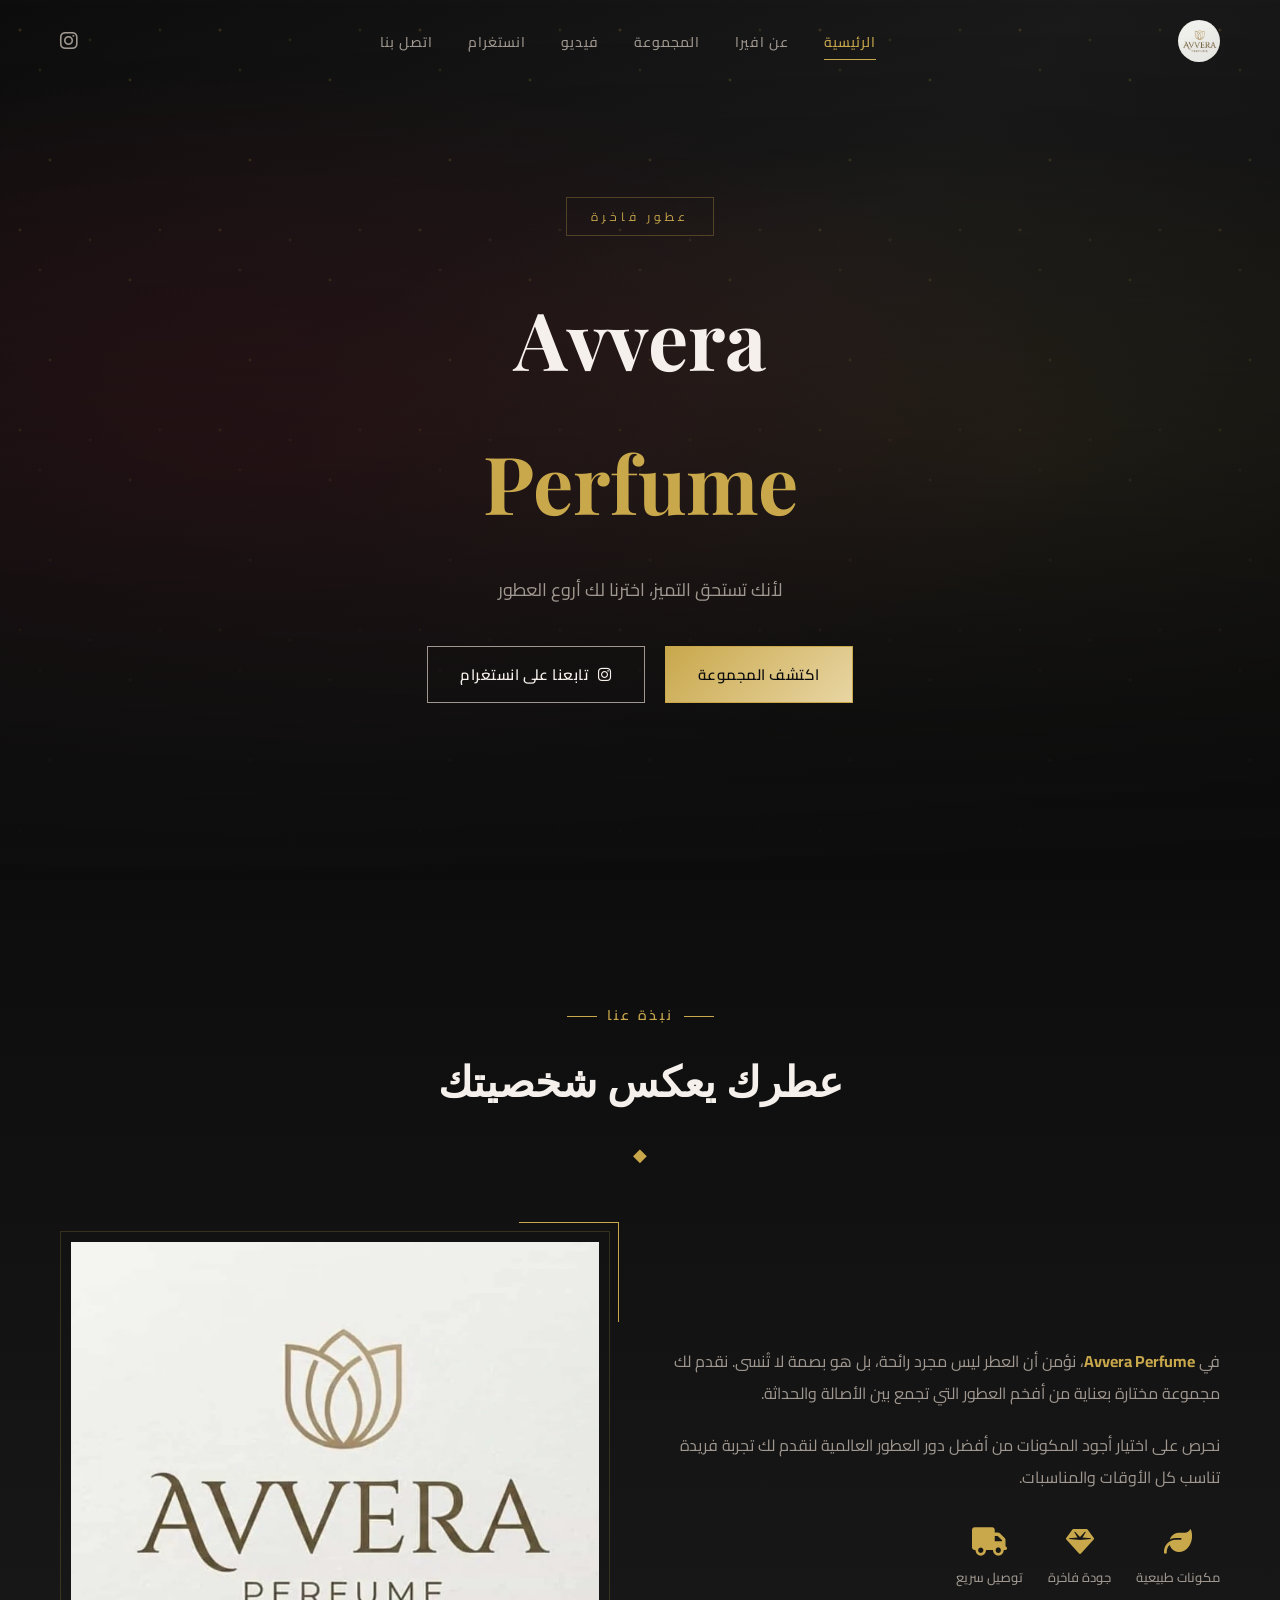
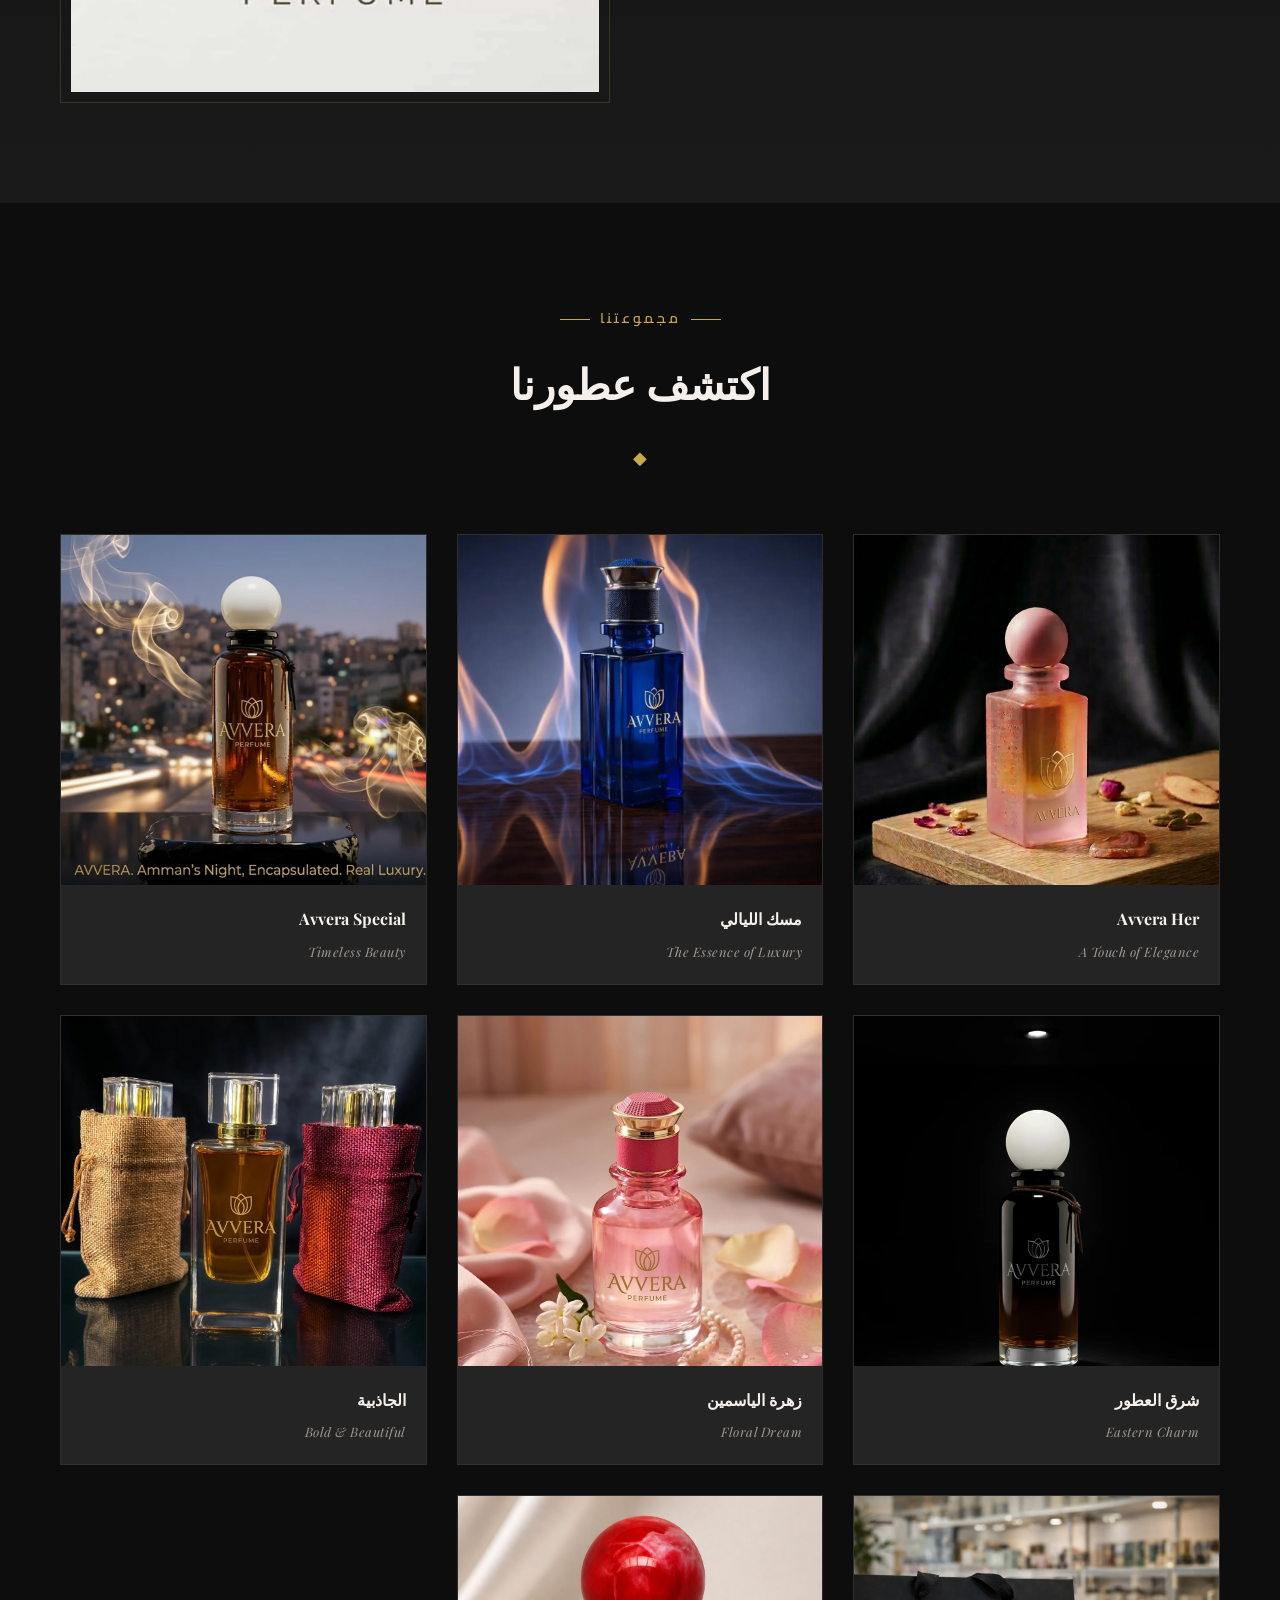
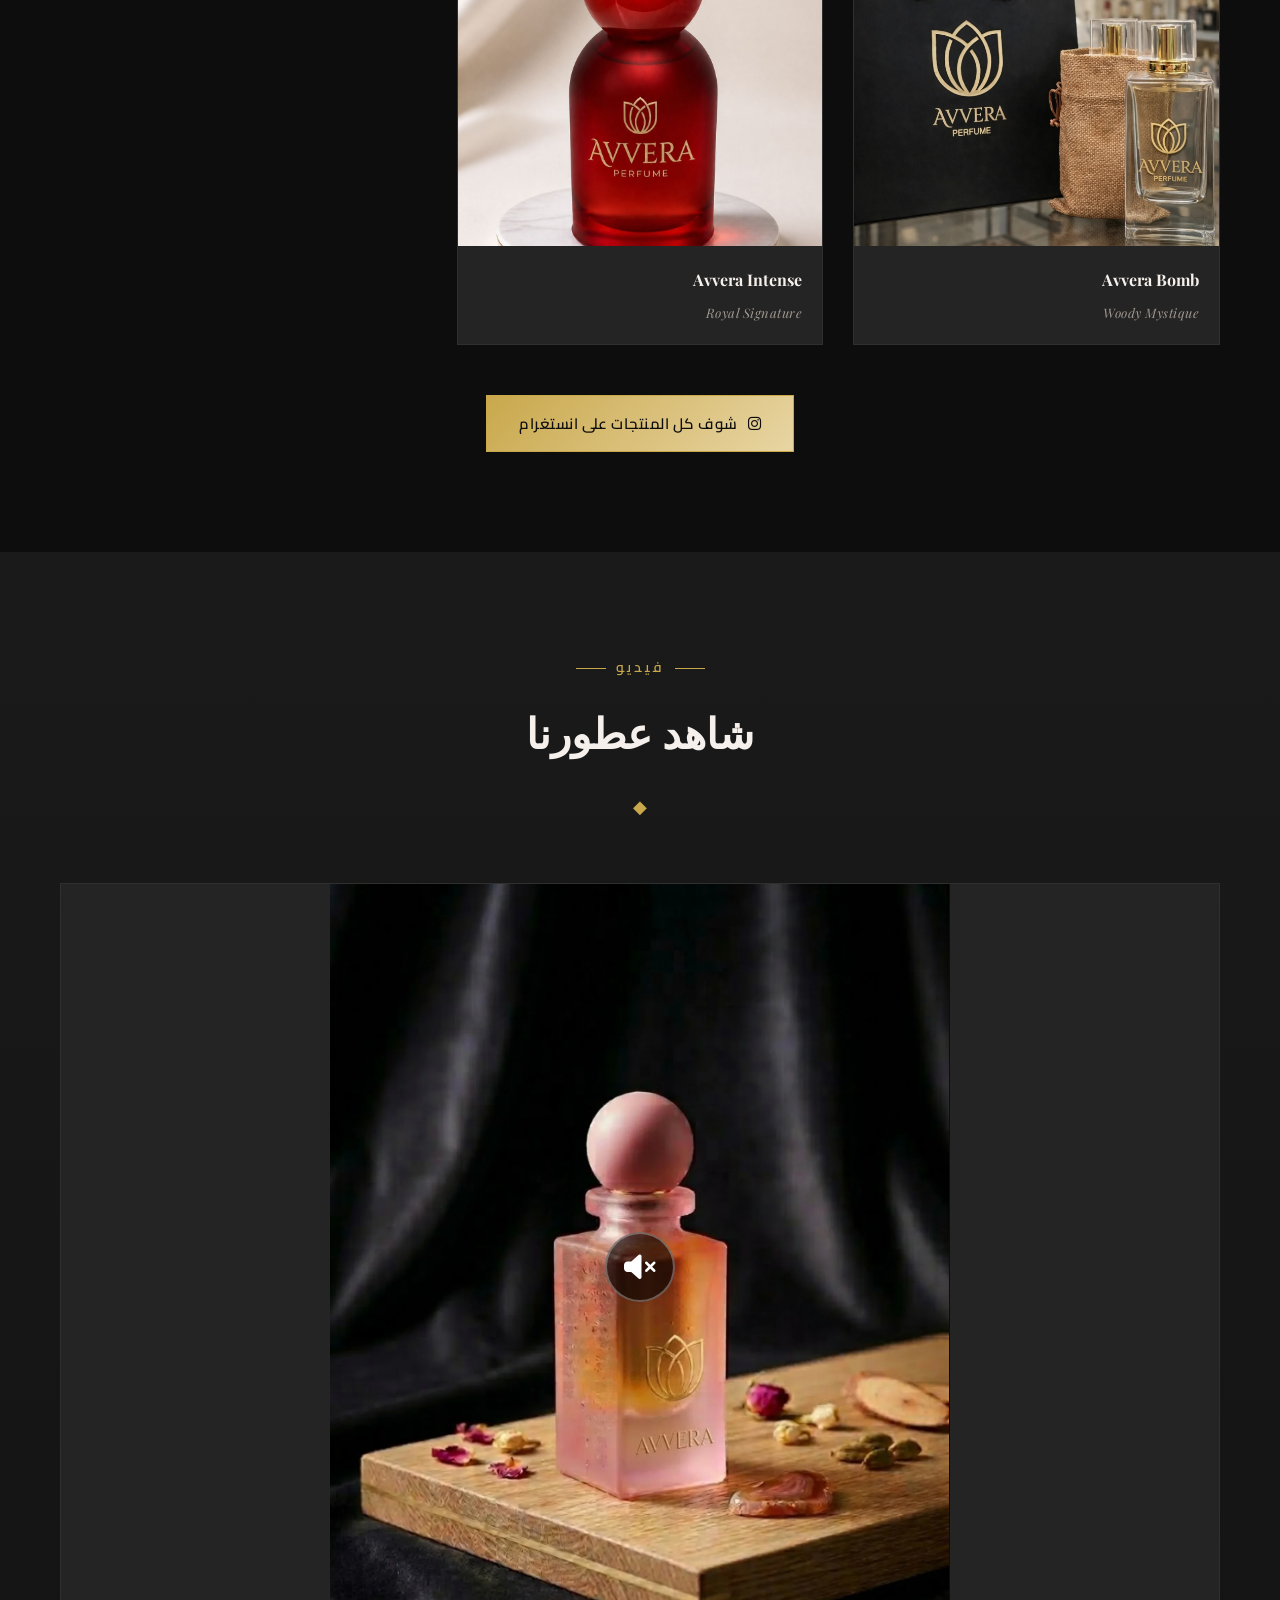
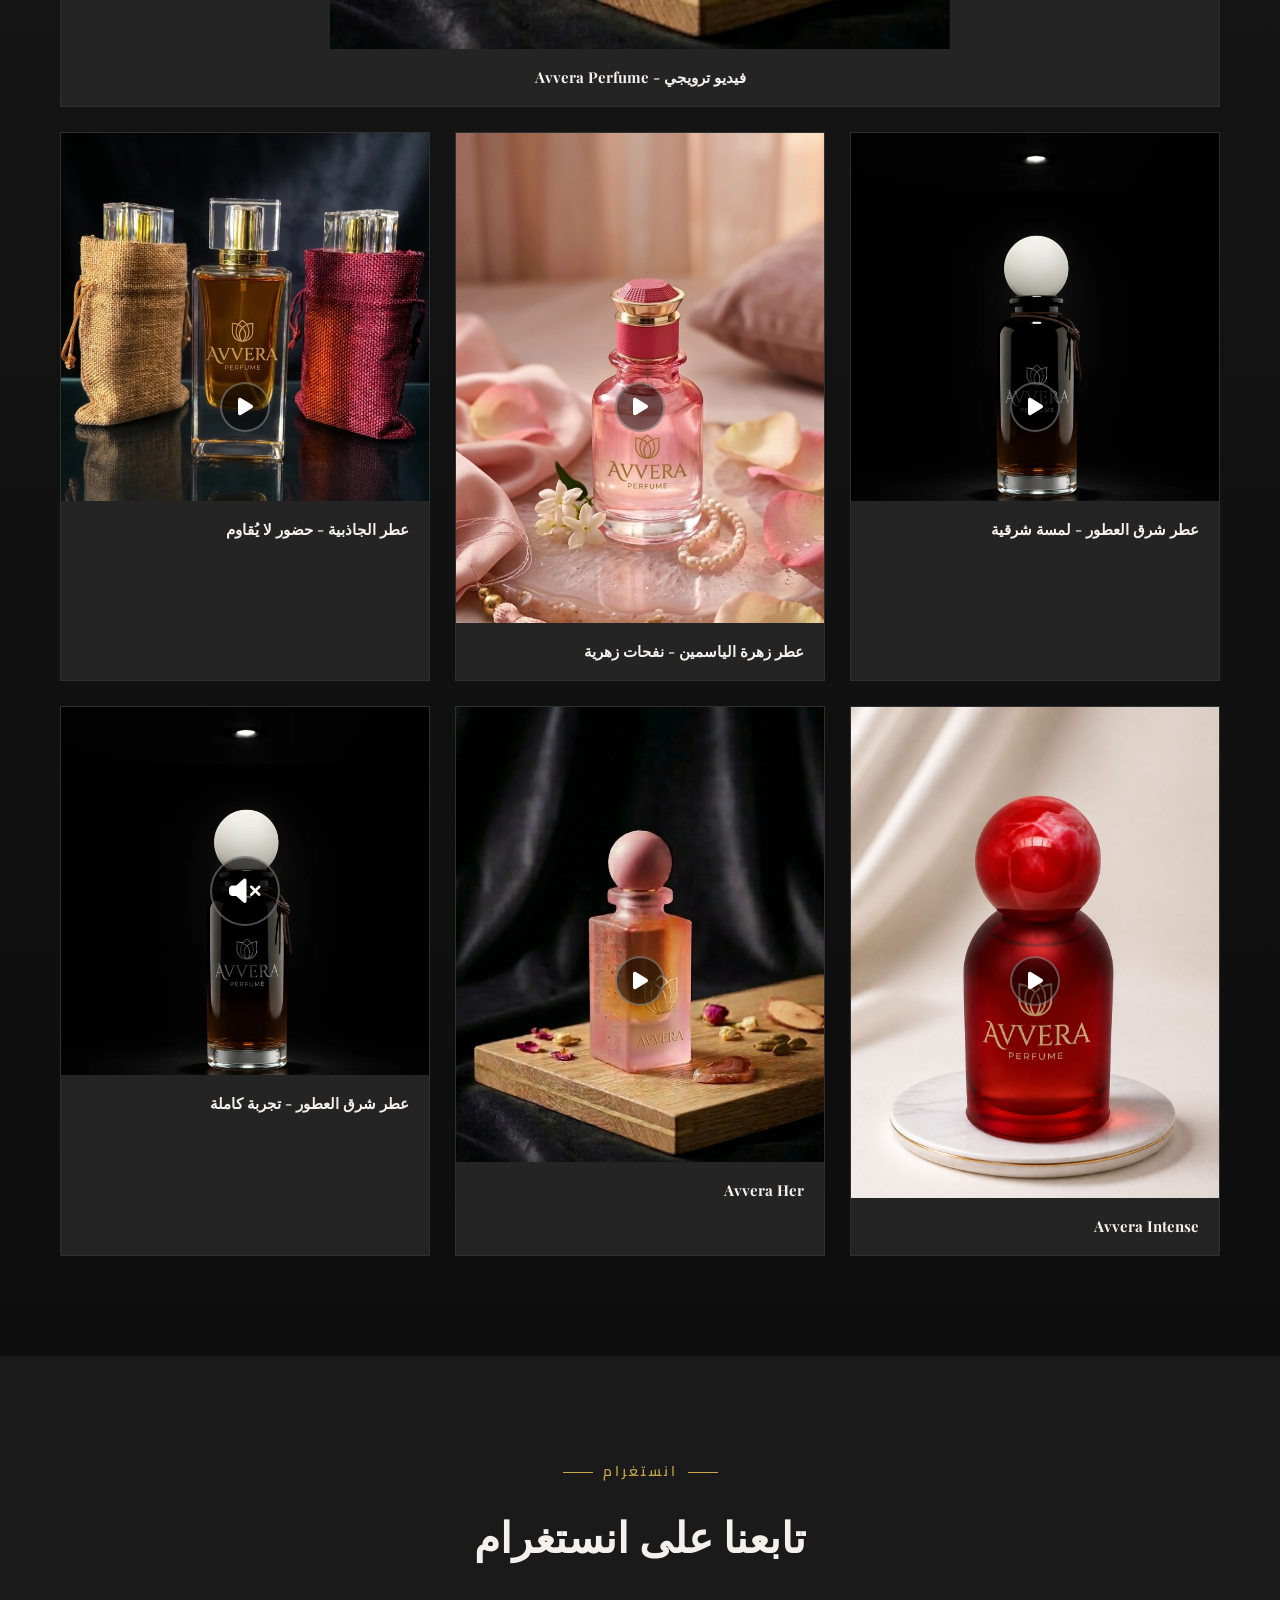
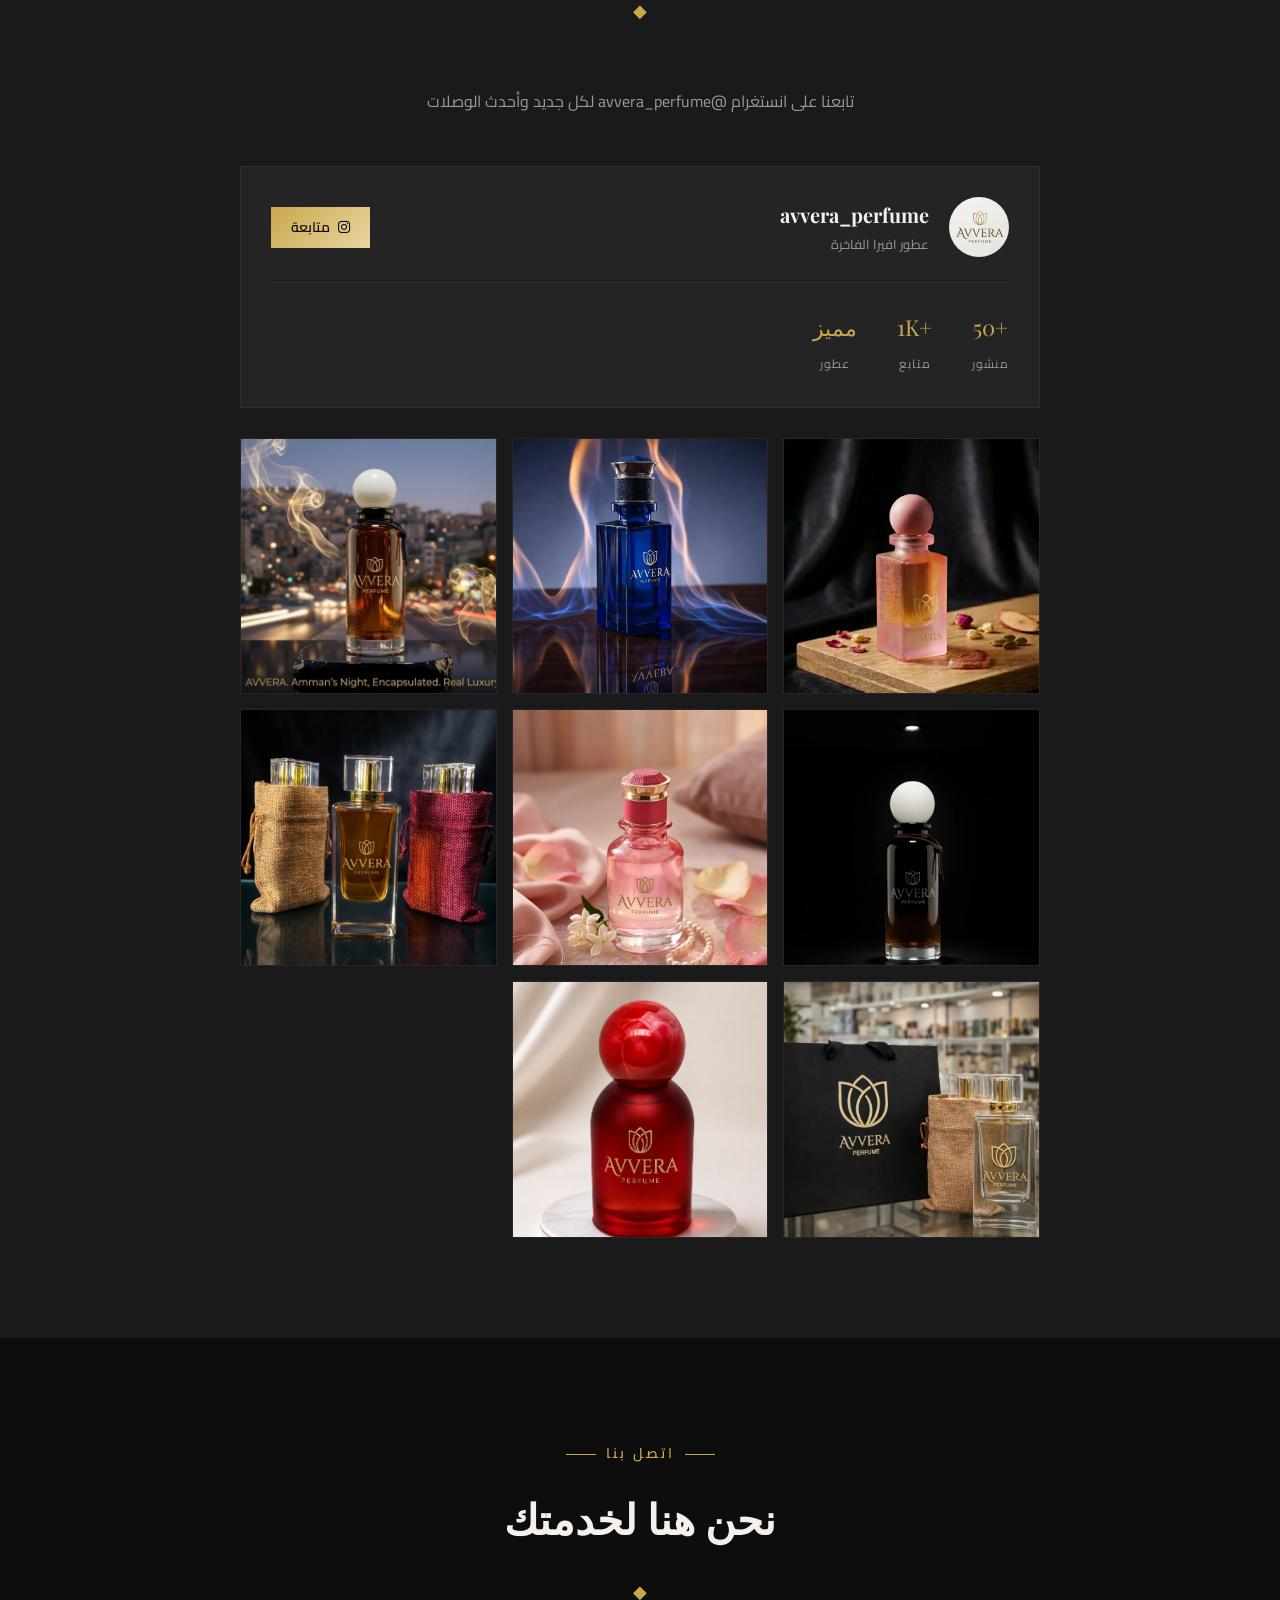
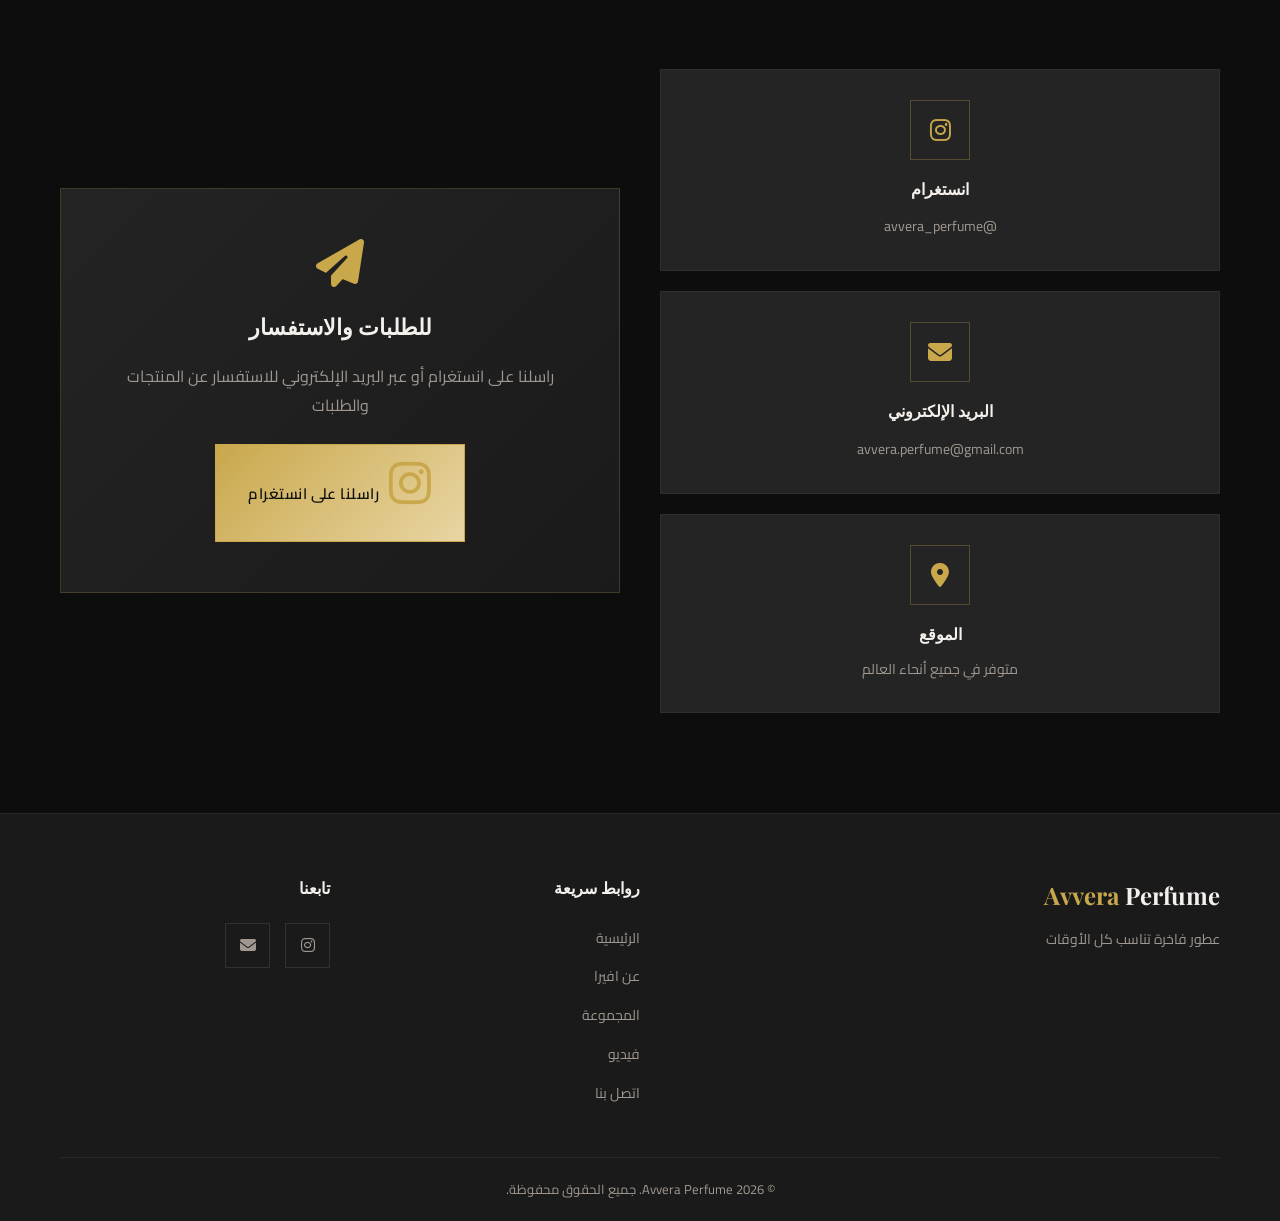
==== commit eef3c22a: "تحديث أسماء المنتجات" ====
--- a/index.html
+++ b/index.html
@@ -173,7 +173,7 @@
                     </video>
                     <div class="play-hint"><i class="fas fa-play"></i></div>
                     <div class="video-info">
-                        <h4>عطر شرق العطور - لمسة شرقية</h4>
+<h4>عطر شرق العطور - لمسة شرقية</h4>
                     </div>
                 </div>
                 <div class="video-card">
@@ -182,7 +182,7 @@
                     </video>
                     <div class="play-hint"><i class="fas fa-play"></i></div>
                     <div class="video-info">
-                        <h4>عطر زهرة الياسمين - نفحات زهرية</h4>
+<h4>عطر زهرة الياسمين - نفحات زهرية</h4>
                     </div>
                 </div>
                 <div class="video-card">
@@ -191,7 +191,7 @@
                     </video>
                     <div class="play-hint"><i class="fas fa-play"></i></div>
                     <div class="video-info">
-                        <h4>عطر الجاذبية - حضور لا يُقاوم</h4>
+<h4>عطر الجاذبية - حضور لا يُقاوم</h4>
                     </div>
                 </div>
                 <div class="video-card">
@@ -200,7 +200,7 @@
                     </video>
                     <div class="play-hint"><i class="fas fa-play"></i></div>
                     <div class="video-info">
-                        <h4>عطر التاج الملكي - فخامة مطلقة</h4>
+<h4>Avvera Intense</h4>
                     </div>
                 </div>
                 <div class="video-card">
@@ -209,7 +209,7 @@
                     </video>
                     <div class="play-hint"><i class="fas fa-play"></i></div>
                     <div class="video-info">
-                        <h4>عطر أڤيرا رويال - المزيج الساحر</h4>
+<h4>Avvera Her</h4>
                     </div>
                 </div>
                 <div class="video-card video-special">
@@ -225,7 +225,7 @@
                         </button>
                     </div>
                     <div class="video-info">
-                        <h4>عطر شرق العطور - تجربة كاملة</h4>
+<h4>عطر شرق العطور - تجربة كاملة</h4>
                     </div>
                 </div>
             </div>
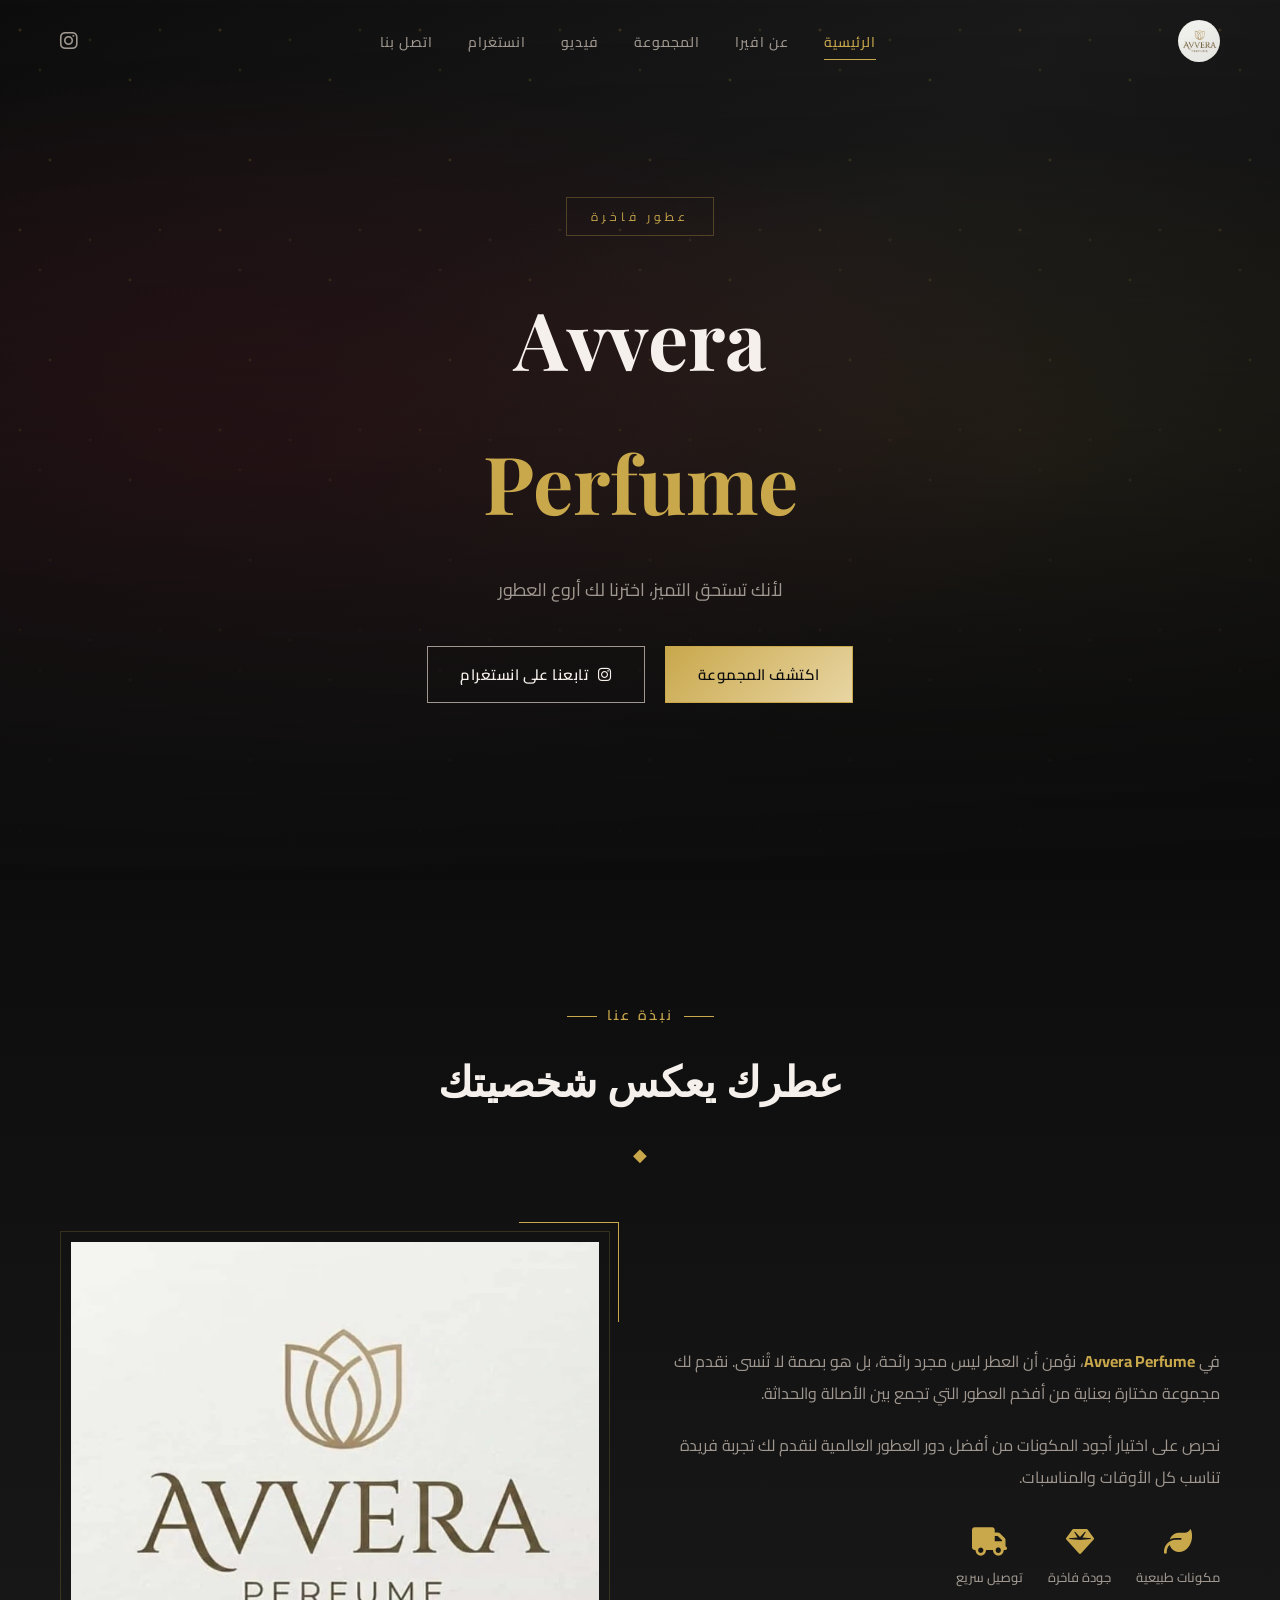
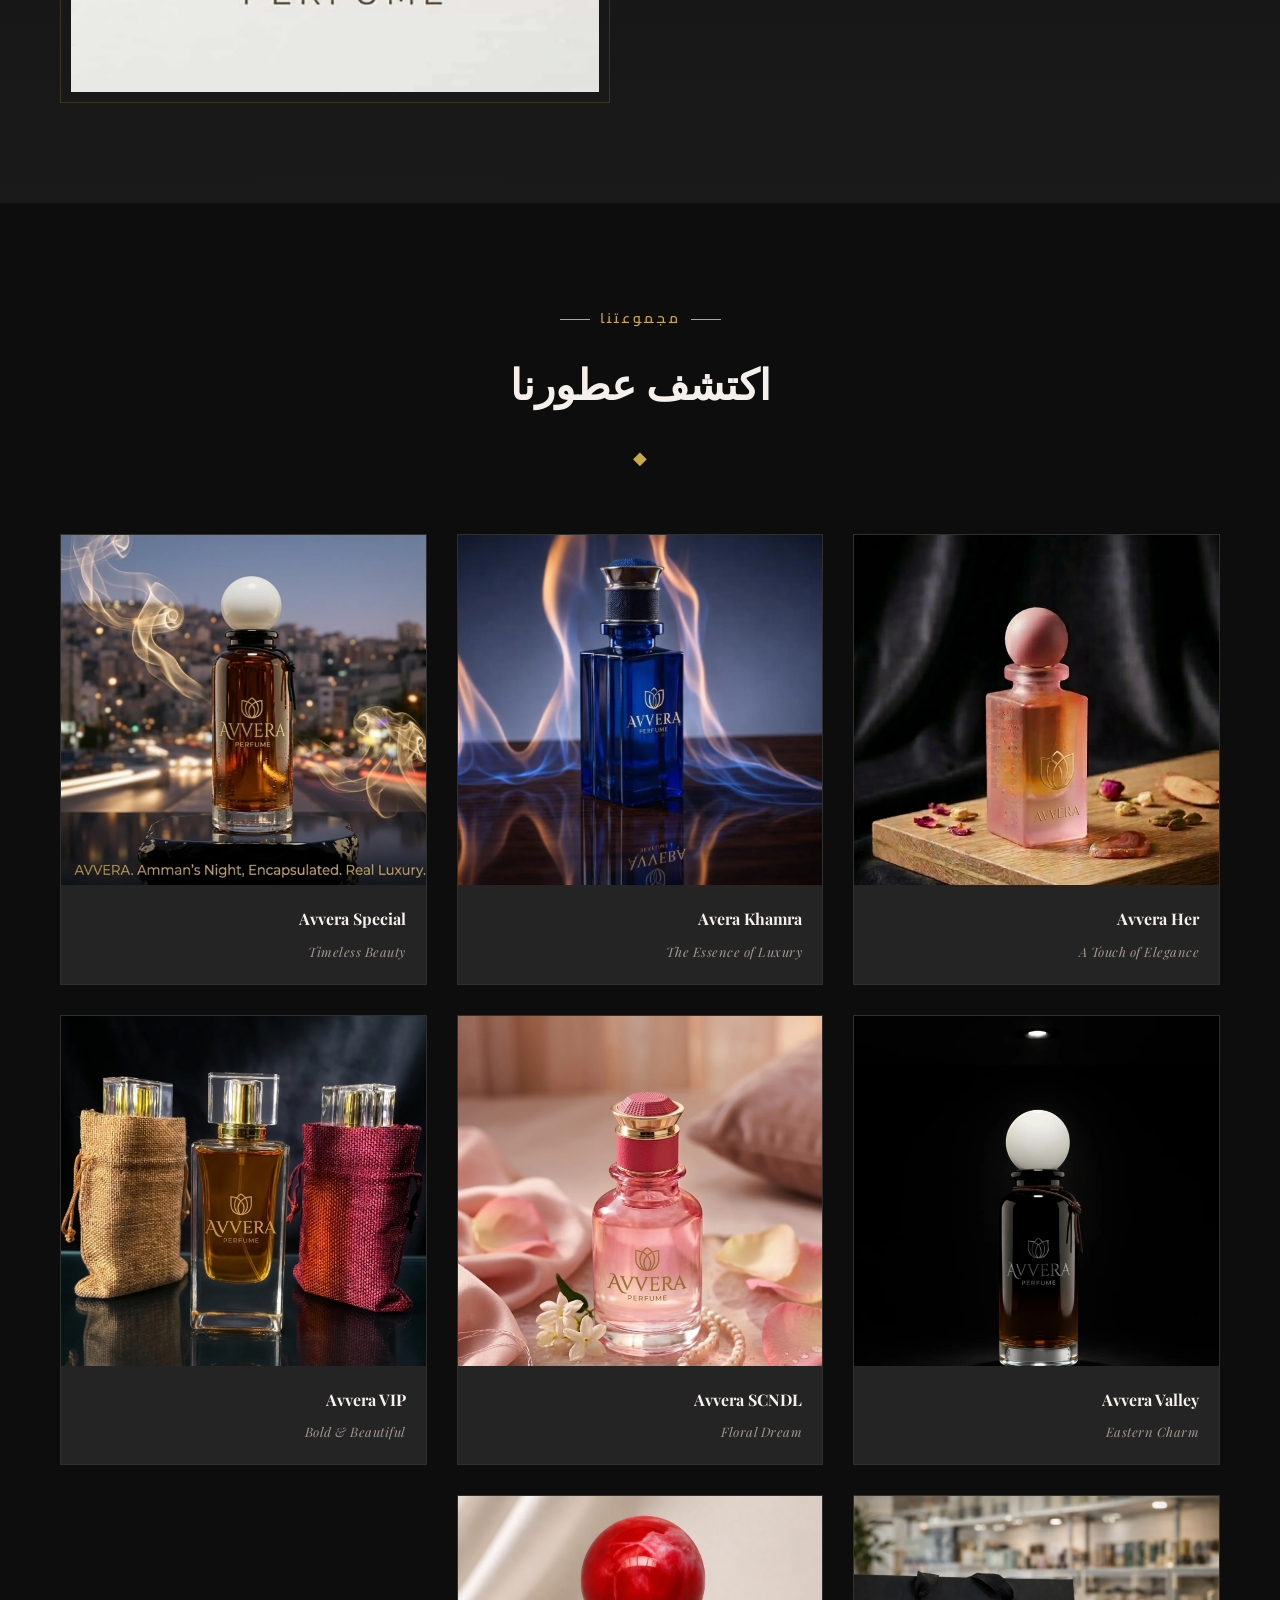
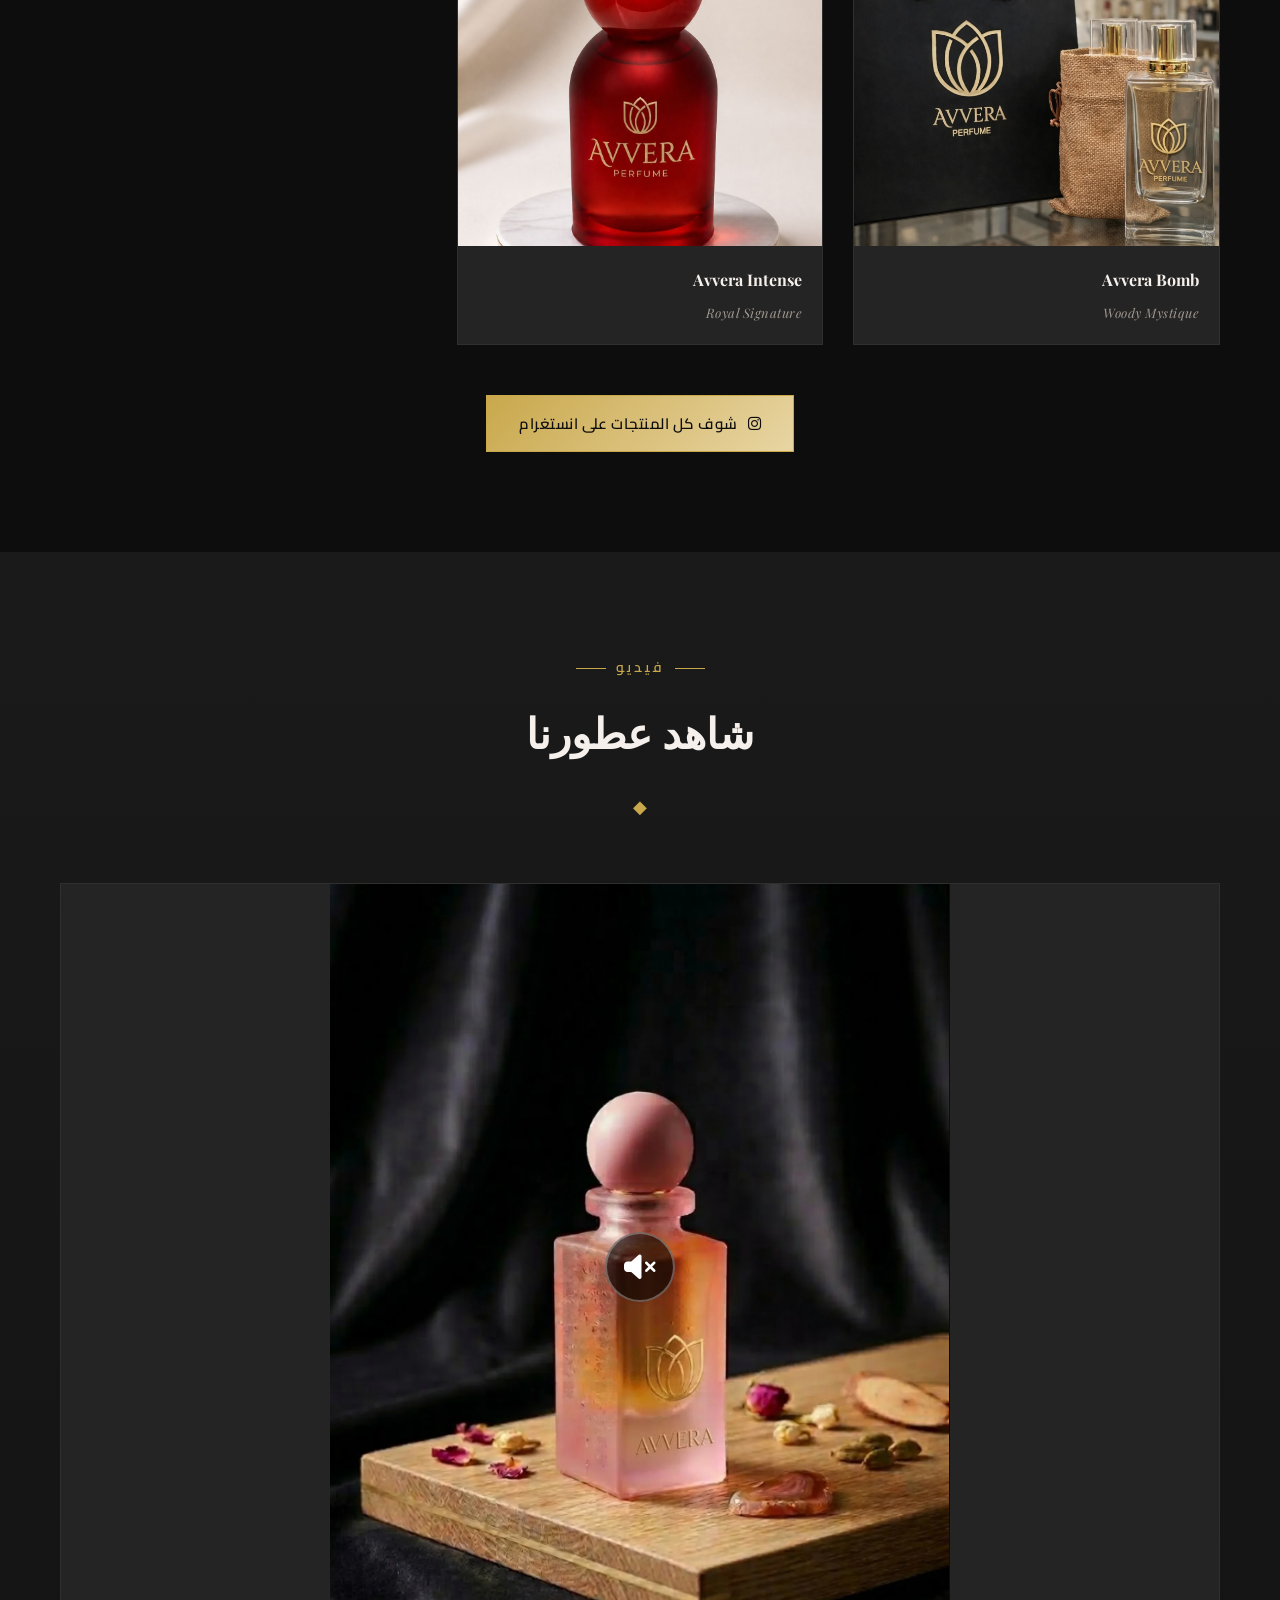
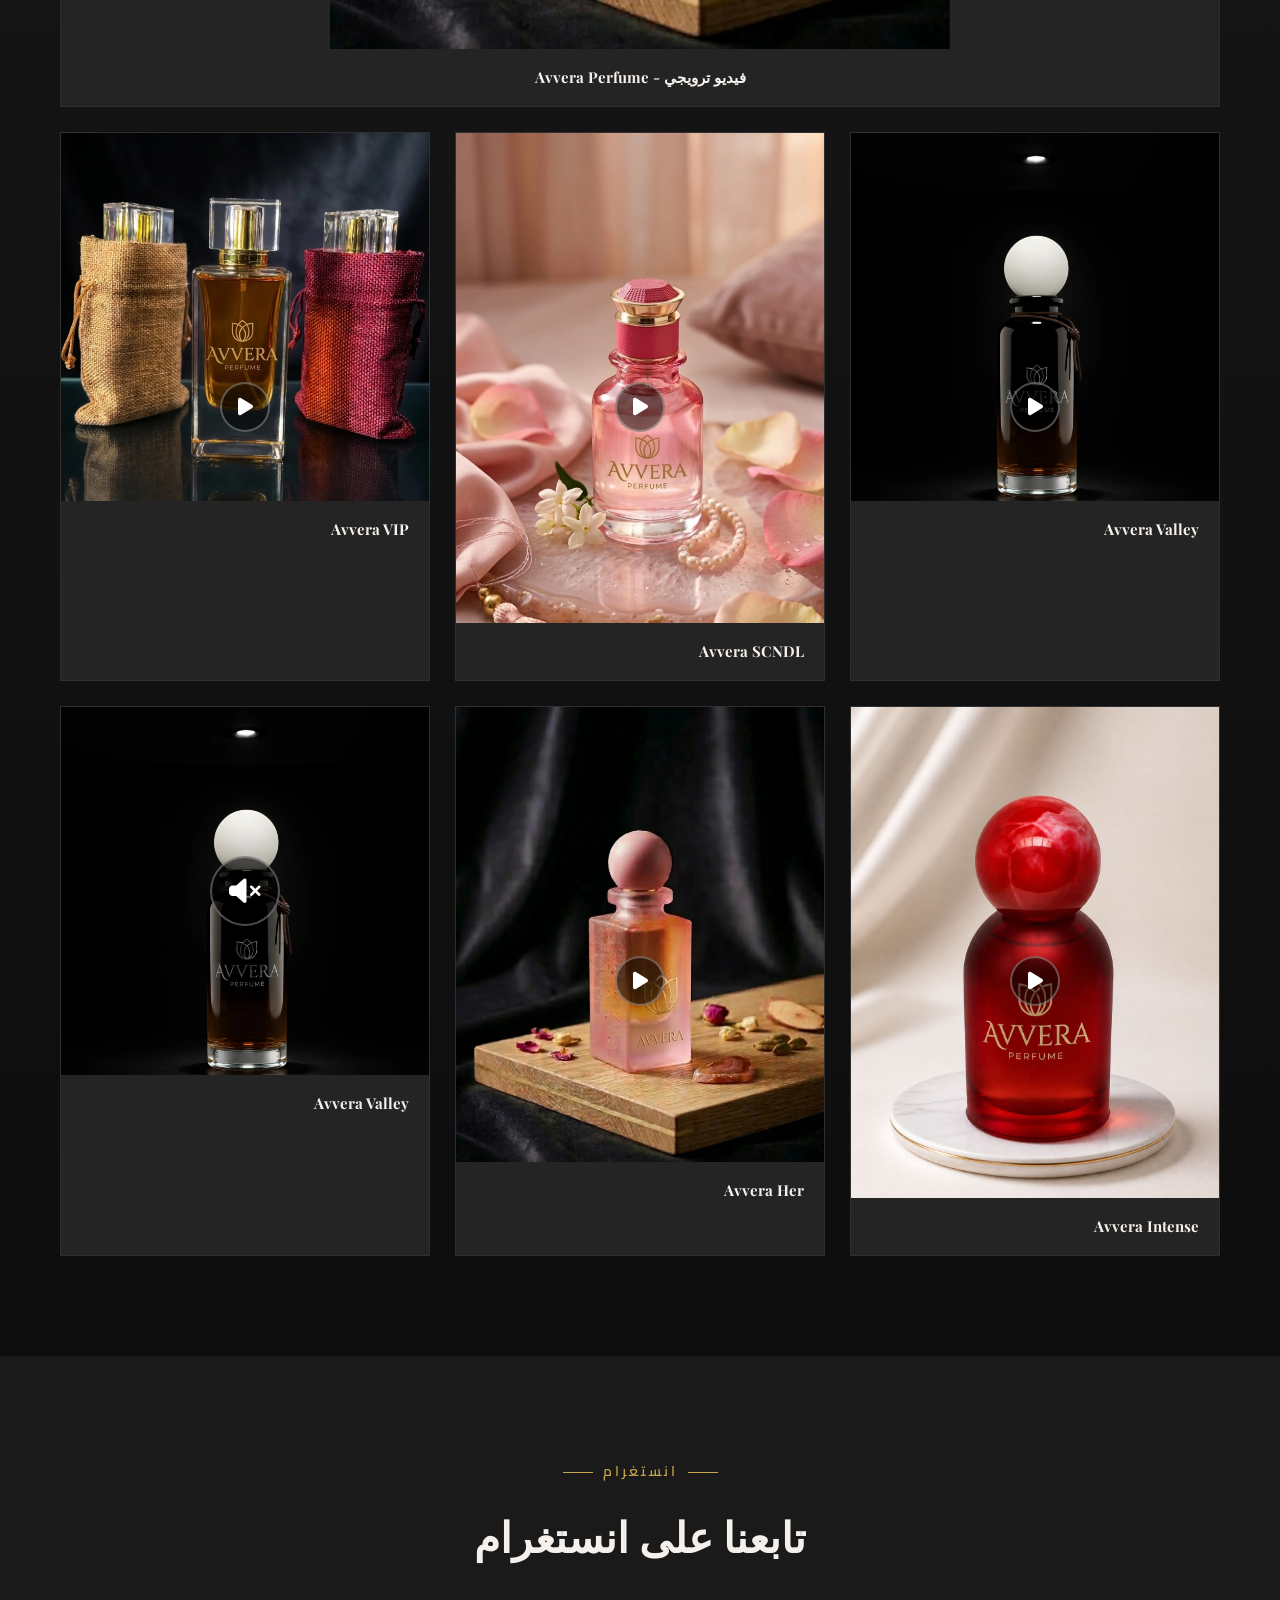
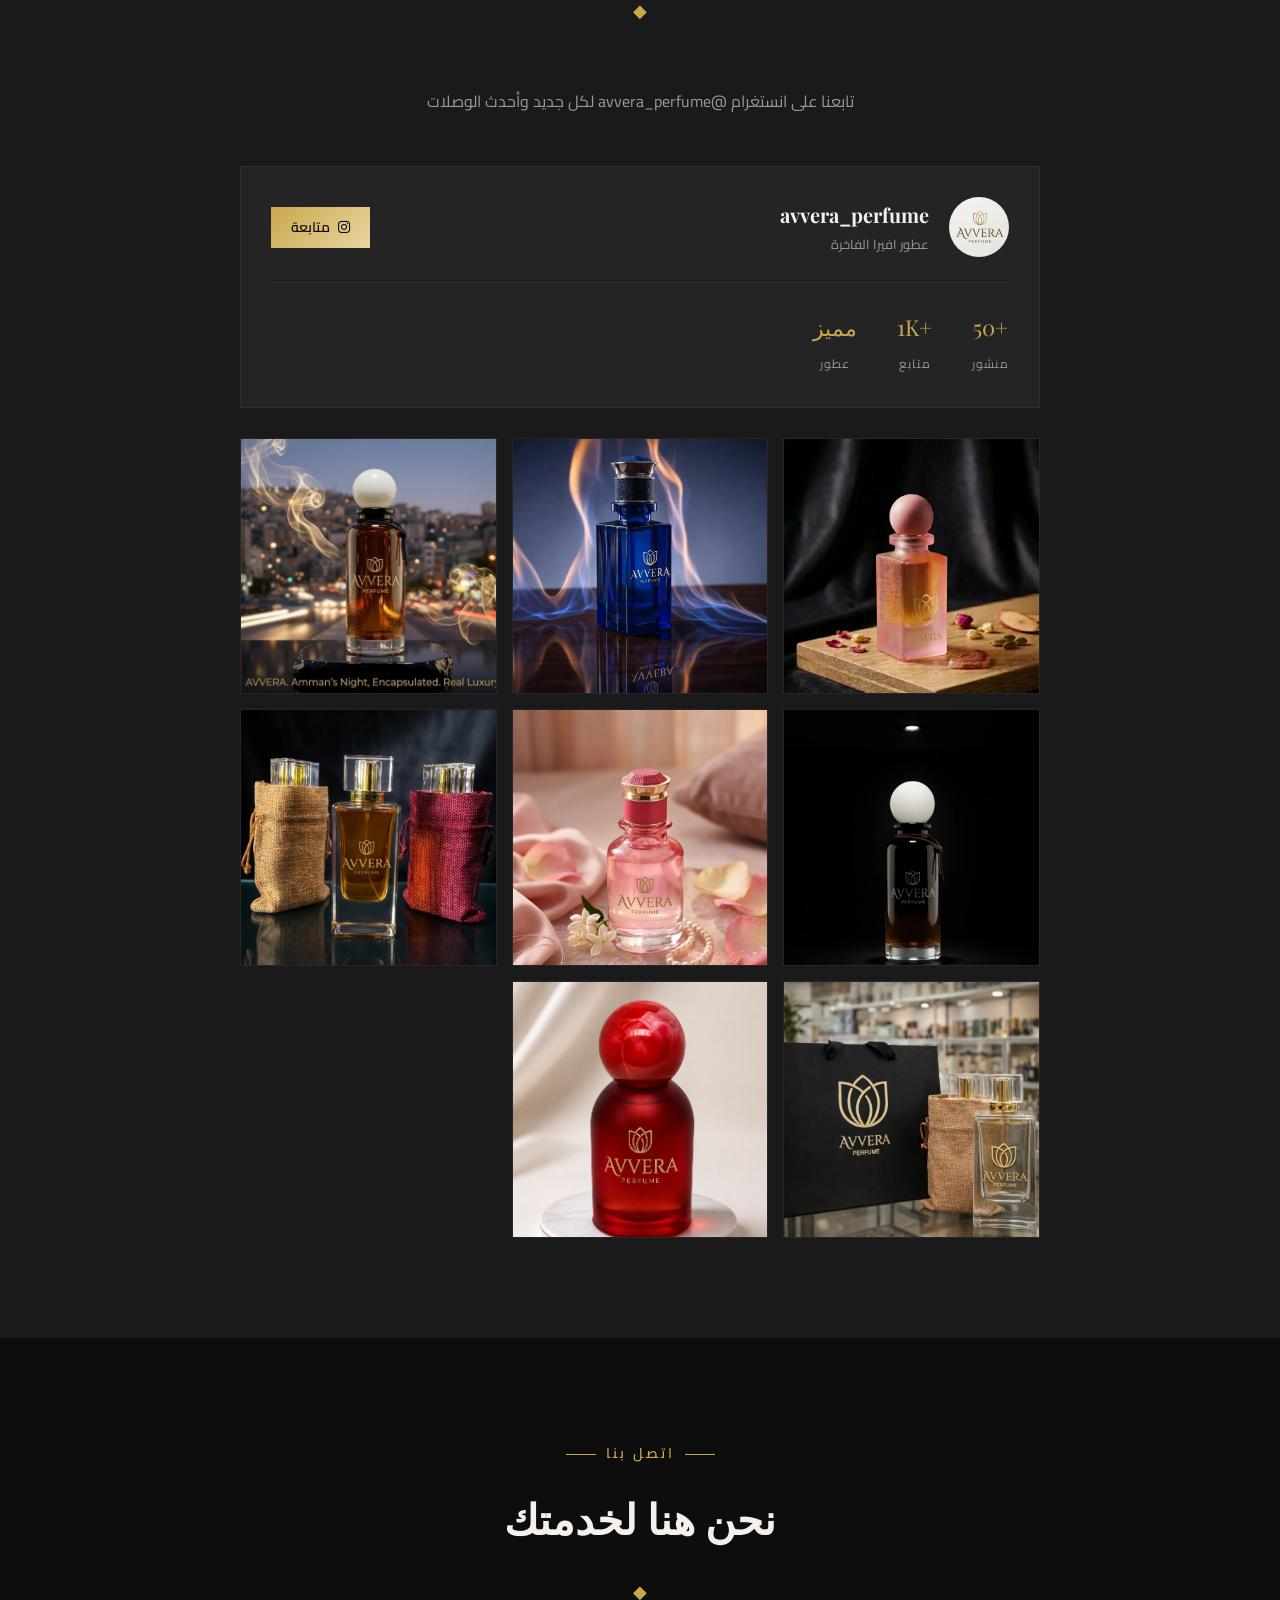
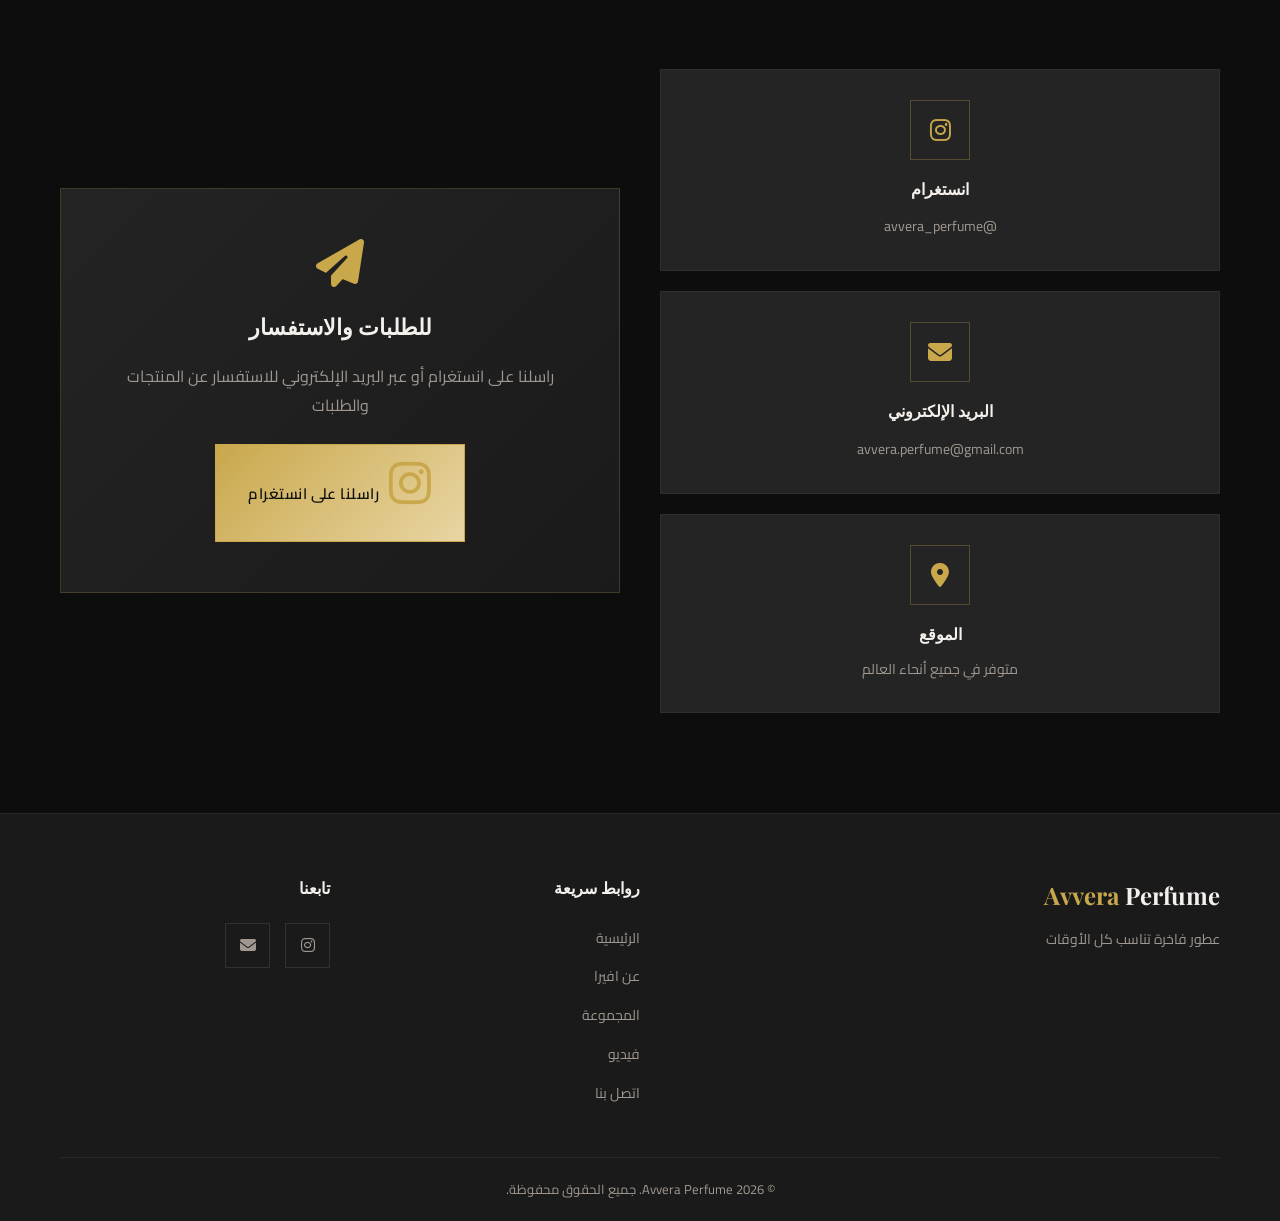
==== commit f59282d6: "تحديث أسماء المنتجات 2" ====
--- a/index.html
+++ b/index.html
@@ -173,7 +173,7 @@
                     </video>
                     <div class="play-hint"><i class="fas fa-play"></i></div>
                     <div class="video-info">
-<h4>عطر شرق العطور - لمسة شرقية</h4>
+<h4>Avvera Valley</h4>
                     </div>
                 </div>
                 <div class="video-card">
@@ -182,7 +182,7 @@
                     </video>
                     <div class="play-hint"><i class="fas fa-play"></i></div>
                     <div class="video-info">
-<h4>عطر زهرة الياسمين - نفحات زهرية</h4>
+<h4>Avvera SCNDL</h4>
                     </div>
                 </div>
                 <div class="video-card">
@@ -191,7 +191,7 @@
                     </video>
                     <div class="play-hint"><i class="fas fa-play"></i></div>
                     <div class="video-info">
-<h4>عطر الجاذبية - حضور لا يُقاوم</h4>
+<h4>Avvera VIP</h4>
                     </div>
                 </div>
                 <div class="video-card">
@@ -225,7 +225,7 @@
                         </button>
                     </div>
                     <div class="video-info">
-<h4>عطر شرق العطور - تجربة كاملة</h4>
+<h4>Avvera Valley</h4>
                     </div>
                 </div>
             </div>
